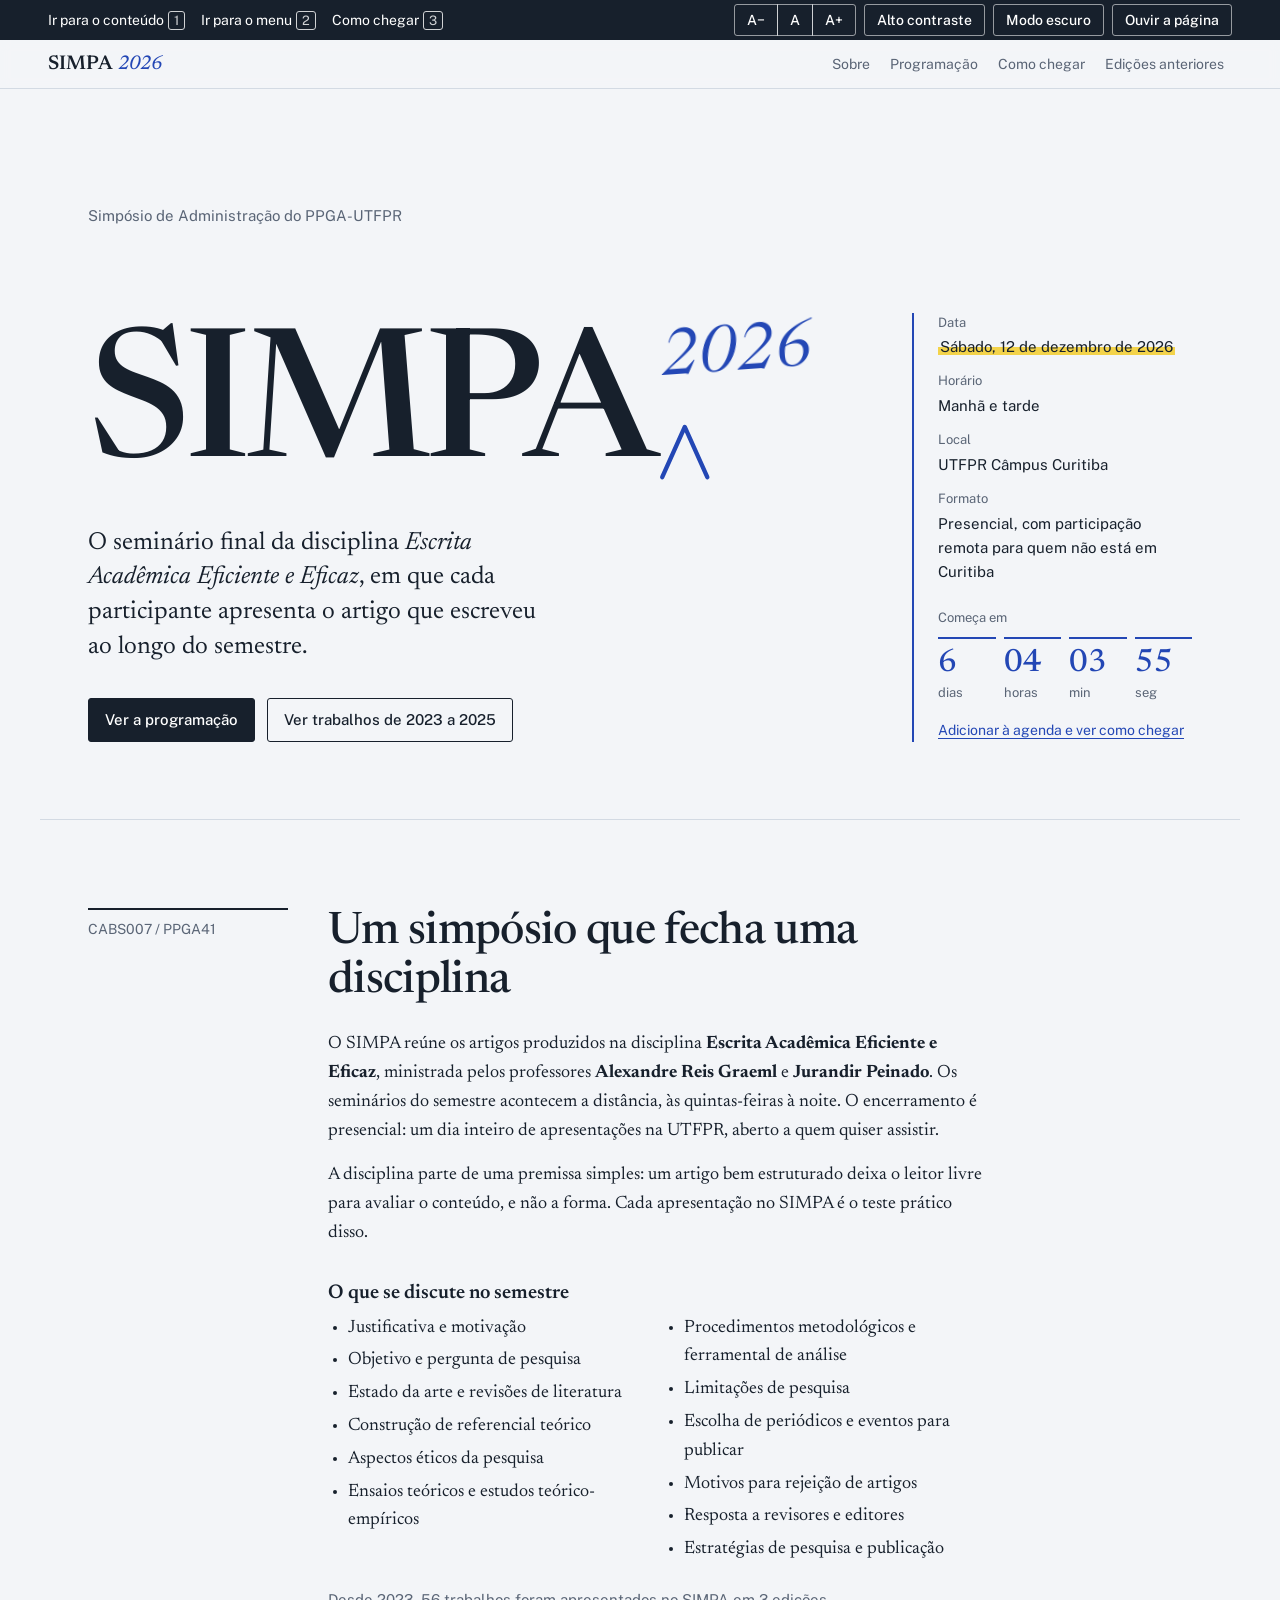
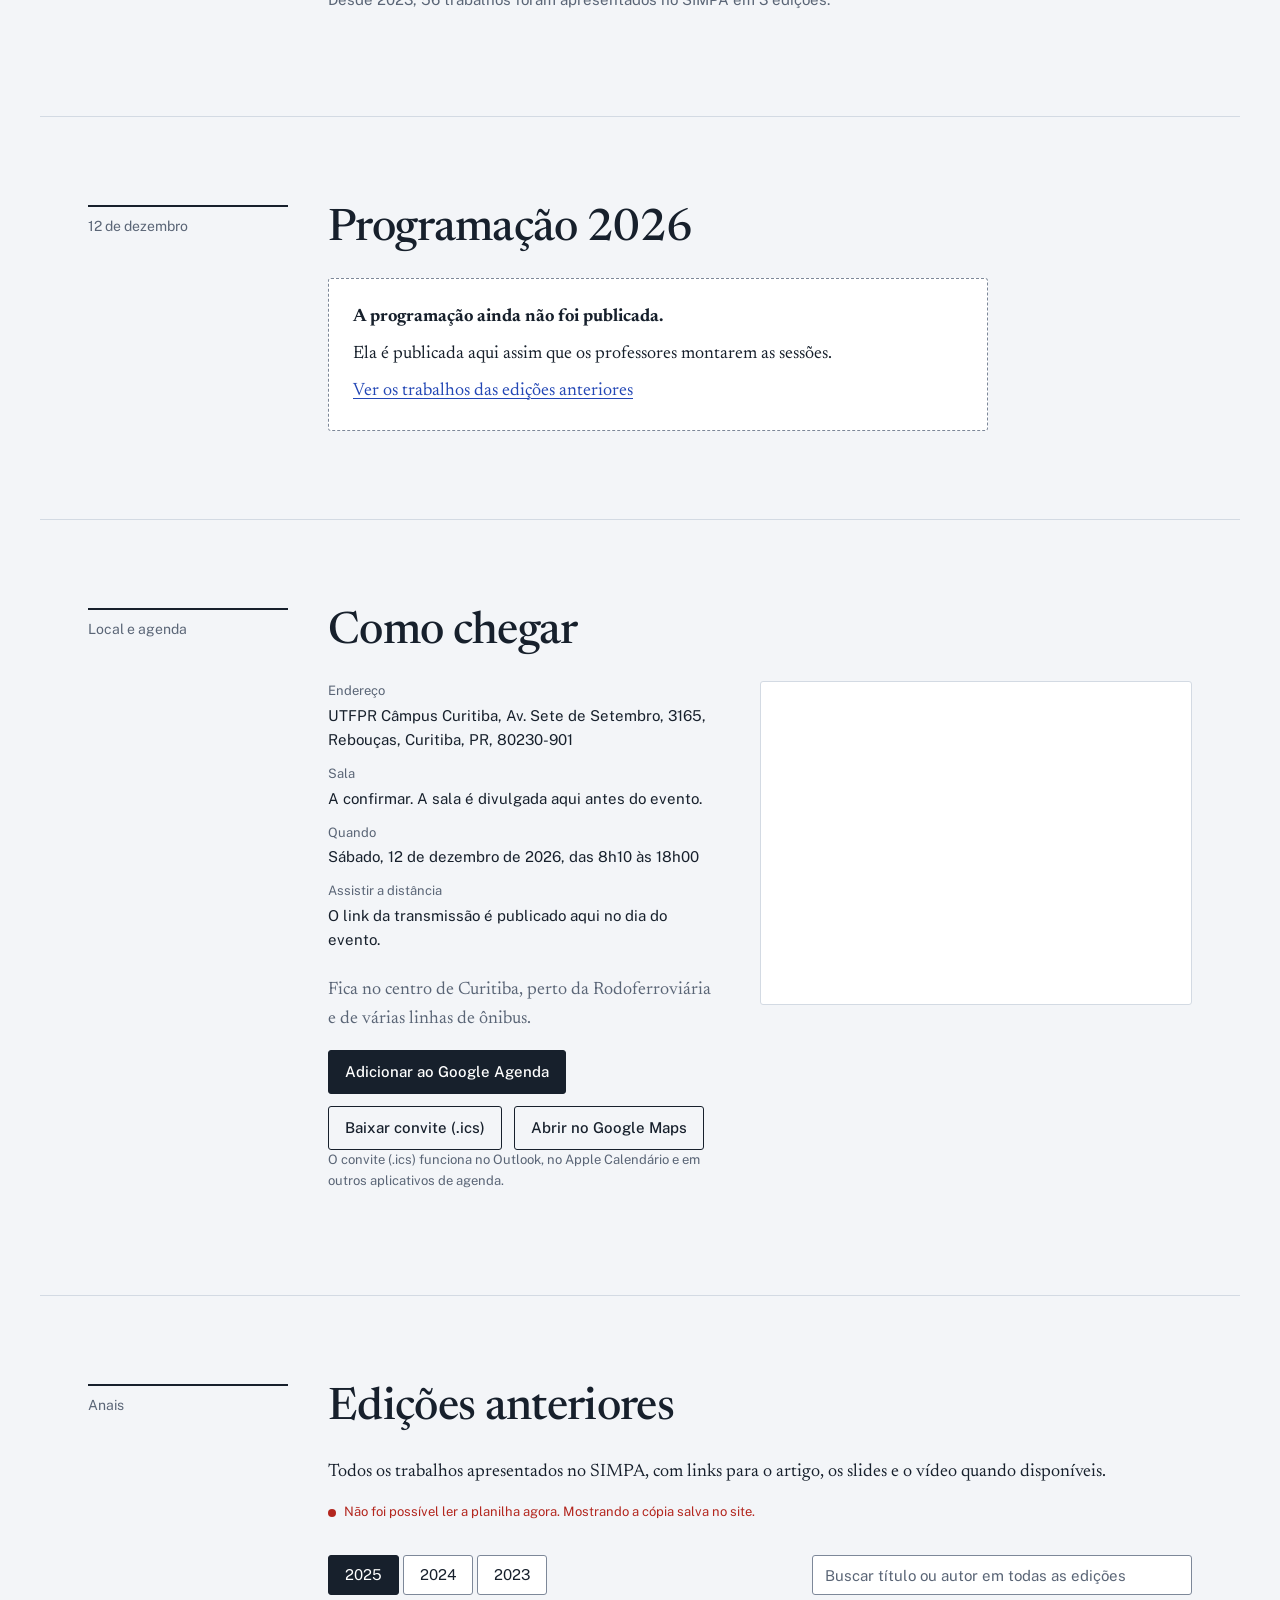
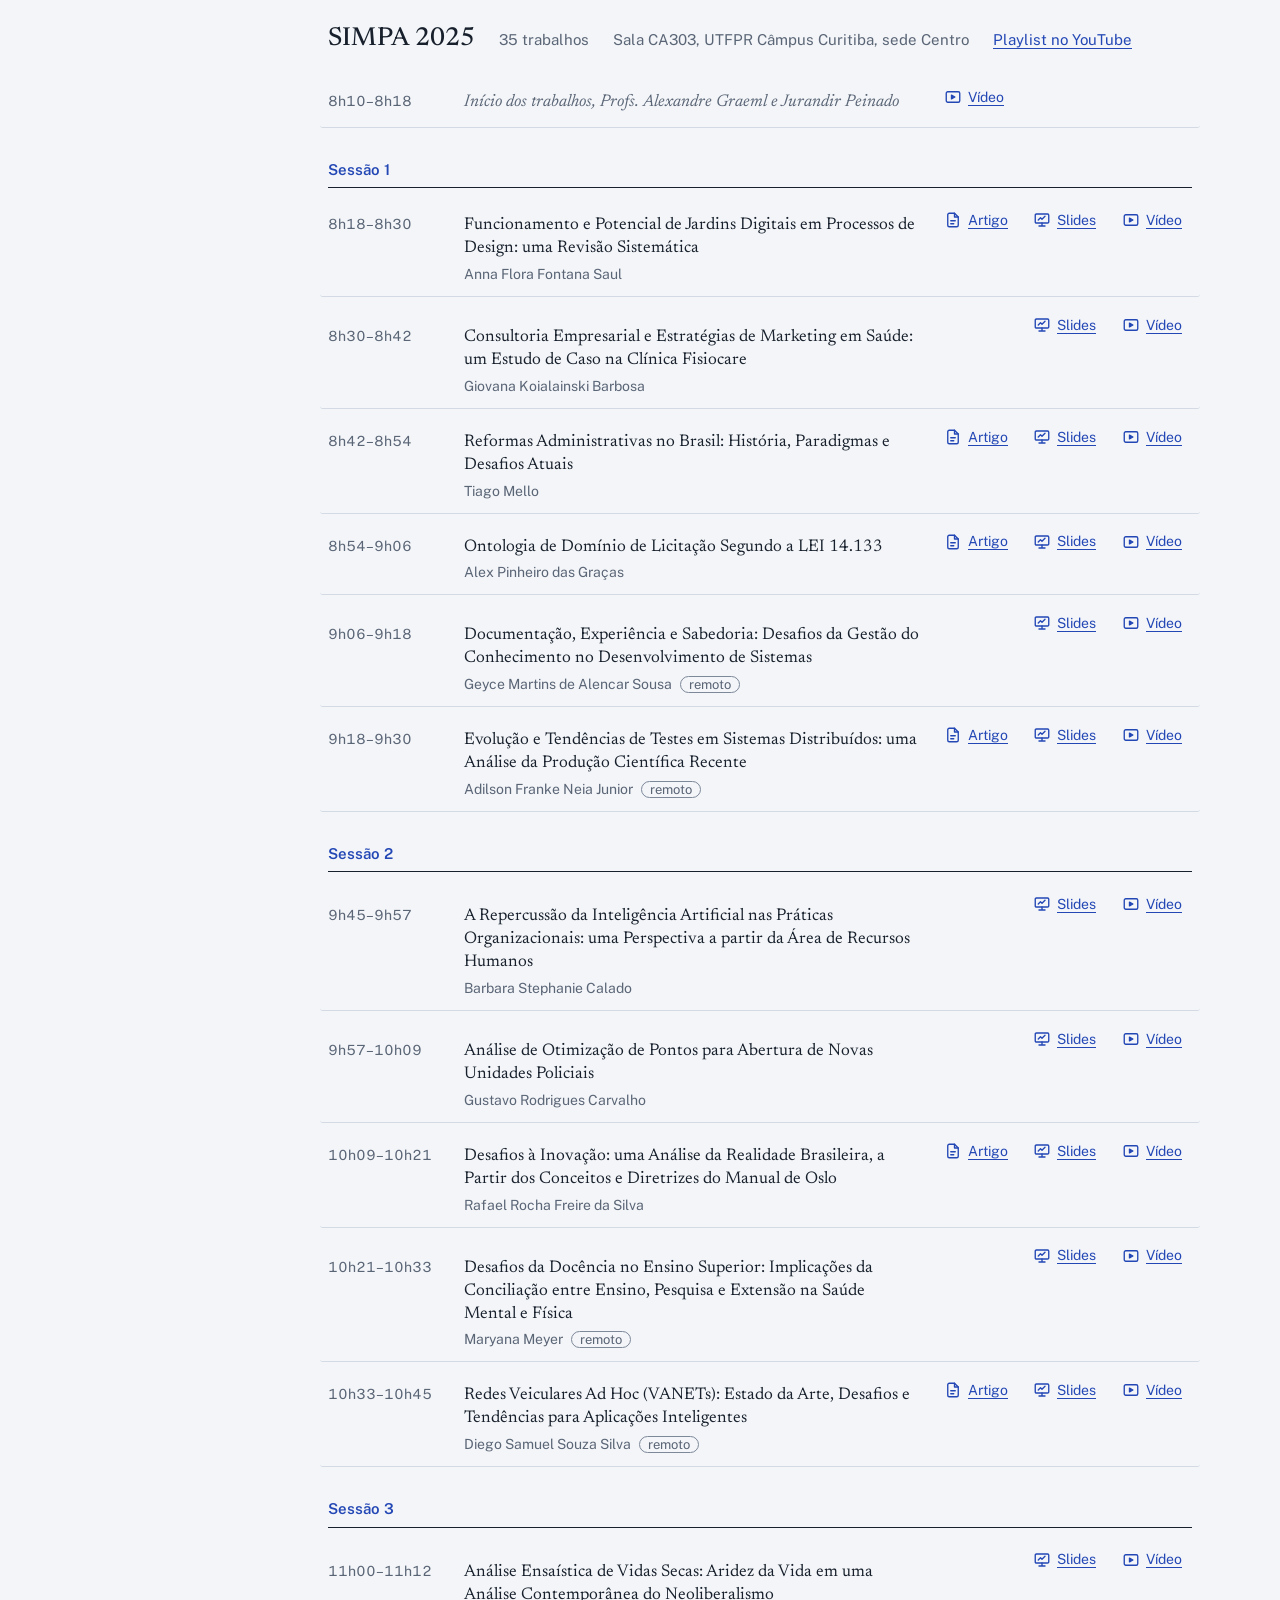
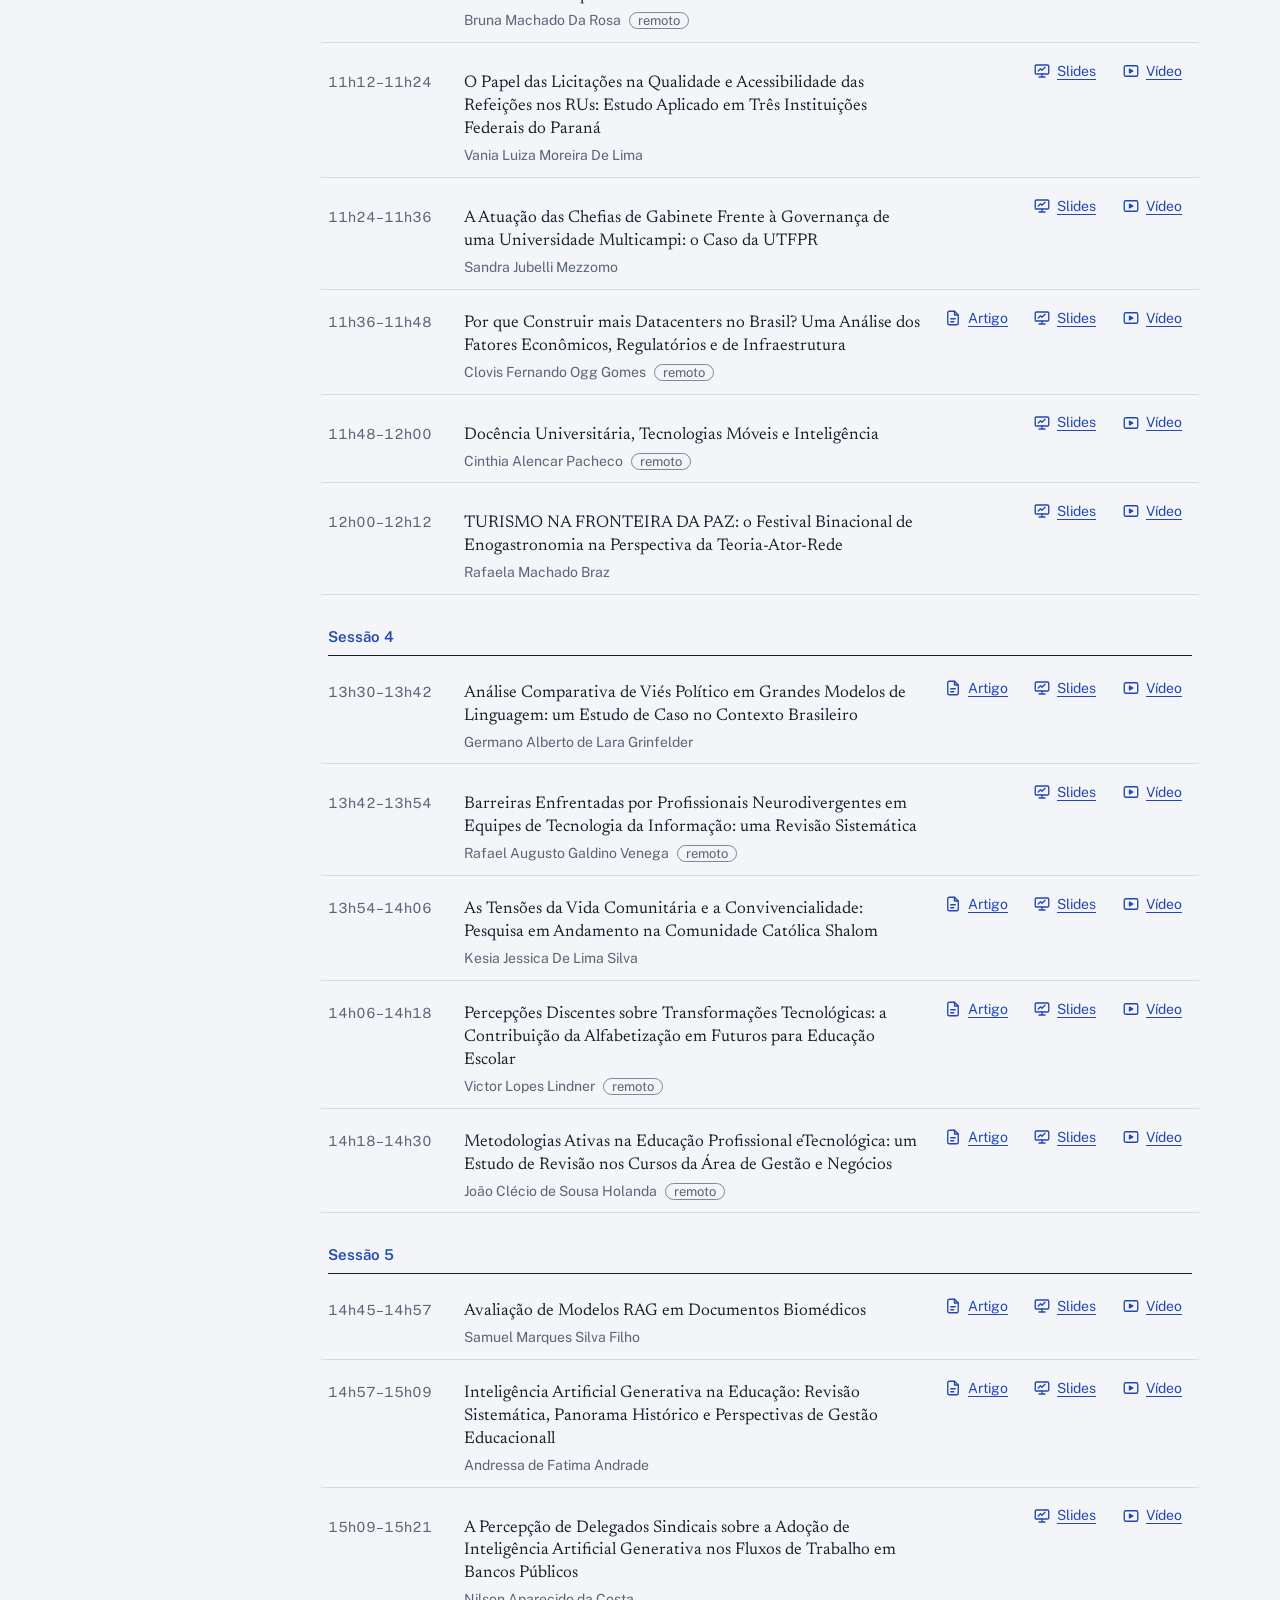
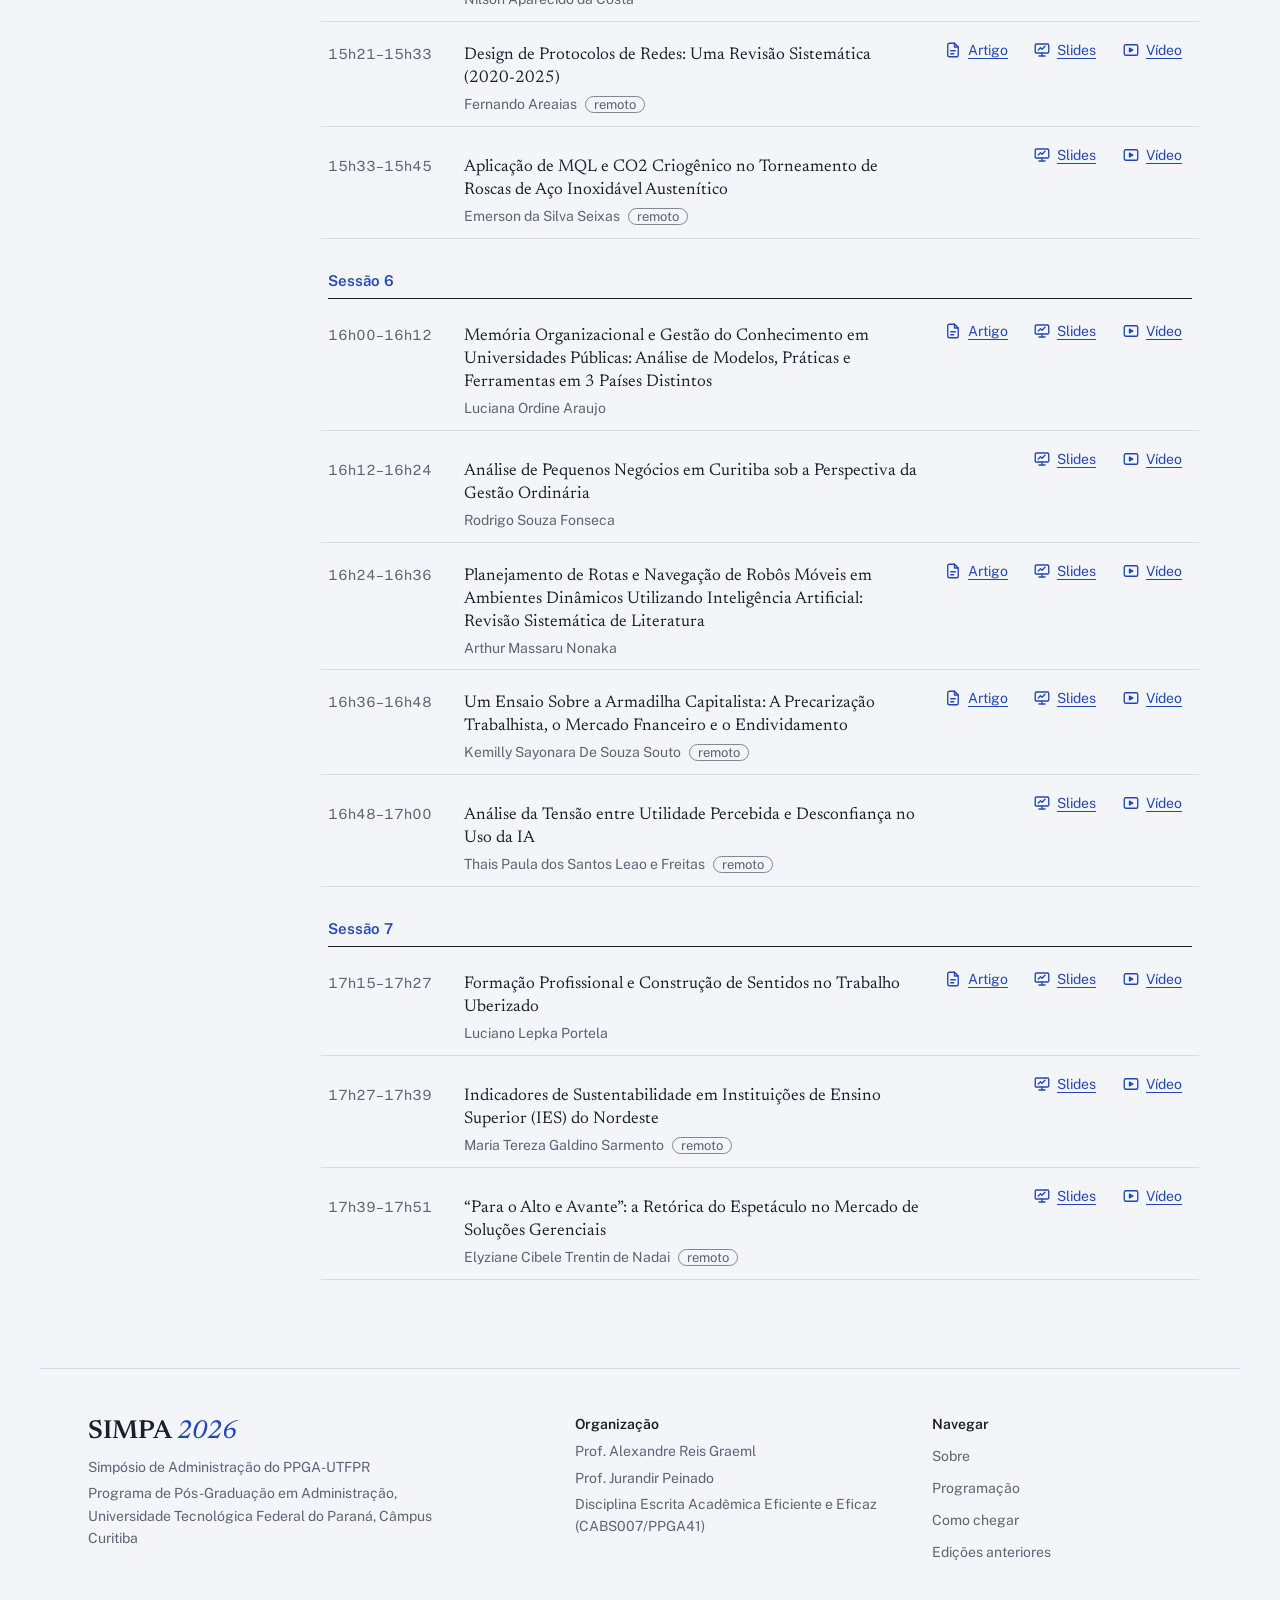
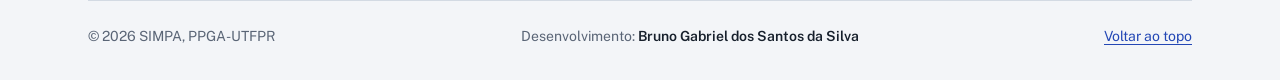
==== index.html @ c944bbbc "first commit" ====
<!doctype html>
<html lang="pt-BR">
<head>
  <meta charset="utf-8">
  <meta name="viewport" content="width=device-width, initial-scale=1">
  <title>SIMPA 2026 · Simpósio de Administração do PPGA-UTFPR</title>
  <meta name="description" content="SIMPA 2026: seminário final da disciplina Escrita Acadêmica Eficiente e Eficaz do PPGA-UTFPR. 12 de dezembro de 2026, UTFPR Curitiba. Programação, como chegar e anais das edições anteriores.">
  <meta name="theme-color" content="#17202C">
  <link rel="icon" href="favicon.svg" type="image/svg+xml">

  <!-- Prévia ao compartilhar o link (WhatsApp, Instagram, LinkedIn, e-mail).
       IMPORTANTE: quando o site for publicado, troque SITE_URL abaixo pelo endereço
       completo (ex.: https://simpa-ppga.github.io/). O WhatsApp exige URL absoluta na imagem. -->
  <meta property="og:type" content="website">
  <meta property="og:locale" content="pt_BR">
  <meta property="og:site_name" content="SIMPA">
  <meta property="og:title" content="SIMPA 2026, Simpósio de Administração do PPGA-UTFPR">
  <meta property="og:description" content="Sábado, 12 de dezembro de 2026, na UTFPR Curitiba, presencial e on-line. Programação, como chegar e os trabalhos das edições anteriores.">
  <meta property="og:url" content="SITE_URL">
  <meta property="og:image" content="SITE_URLog-image.png">
  <meta property="og:image:width" content="1200">
  <meta property="og:image:height" content="630">
  <meta property="og:image:alt" content="SIMPA 2026, sábado, 12 de dezembro de 2026, UTFPR Câmpus Curitiba">
  <meta name="twitter:card" content="summary_large_image">
  <meta name="twitter:title" content="SIMPA 2026, Simpósio de Administração do PPGA-UTFPR">
  <meta name="twitter:description" content="12 de dezembro de 2026, UTFPR Curitiba. Programação, como chegar e anais.">
  <meta name="twitter:image" content="SITE_URLog-image.png">

  <link rel="preconnect" href="https://fonts.googleapis.com">
  <link rel="preconnect" href="https://fonts.gstatic.com" crossorigin>
  <link href="https://fonts.googleapis.com/css2?family=Newsreader:ital,opsz,wght@0,6..72,400;0,6..72,500;0,6..72,600;1,6..72,400;1,6..72,500&family=Public+Sans:wght@400;500;600&display=swap" rel="stylesheet">
  <link rel="stylesheet" href="css/styles.css?v=2026.11.16f">
  <link rel="stylesheet" href="css/a11y.css?v=2026.11.16f">
  <!-- Aplica tema, contraste e tamanho do texto antes de desenhar a página -->
  <script>try{var p=JSON.parse(localStorage.getItem("simpa-a11y")||"{}"),d=document.documentElement;if(p.theme)d.dataset.theme=p.theme;if(p.contrast)d.dataset.contrast="high";if(p.zoom)d.style.setProperty("--zoom",p.zoom);}catch(e){}</script>
</head>
<body>
  <a class="skip" href="#conteudo">Pular para o conteúdo</a>

  <!-- Barra de acessibilidade -->
  <div class="a11y-bar" role="region" aria-label="Acessibilidade">
    <ul>
      <li><a href="#conteudo" accesskey="1">Ir para o conteúdo <kbd>1</kbd></a></li>
      <li><a href="#topo-menu" accesskey="2">Ir para o menu <kbd>2</kbd></a></li>
      <li><a href="#local" accesskey="3">Como chegar <kbd>3</kbd></a></li>
    </ul>
    <div class="a11y-tools">
      <div class="a11y-group" role="group" aria-label="Tamanho do texto">
        <button type="button" data-zoom="-1" aria-label="Diminuir texto">A−</button>
        <button type="button" data-zoom="0" aria-label="Tamanho padrão do texto">A</button>
        <button type="button" data-zoom="1" aria-label="Aumentar texto">A+</button>
      </div>
      <button type="button" id="btn-contraste" aria-pressed="false">Alto contraste</button>
      <button type="button" id="btn-tema" aria-pressed="false">Modo escuro</button>
      <button type="button" id="btn-ouvir" aria-pressed="false">Ouvir a página</button>
    </div>
  </div>
  <p class="sr-only" id="a11y-status" aria-live="polite"></p>

  <header class="topbar" id="topo-menu">
    <a class="brand" href="#inicio">SIMPA <span>2026</span></a>
    <nav aria-label="Seções">
      <a href="#sobre">Sobre</a>
      <a href="#programacao">Programação</a>
      <a href="#local">Como chegar</a>
      <a href="#anais">Edições anteriores</a>
    </nav>
  </header>

  <main id="conteudo">
    <!-- Hero: o título como prova de revisão -->
    <section class="hero" id="inicio" aria-labelledby="hero-title">
      <div class="hero-text">
        <p class="kicker">Simpósio de Administração do PPGA-UTFPR</p>
        <h1 id="hero-title" class="proof">
          <span class="word">SIMPA</span>
          <span class="insert">
            <svg class="caret" viewBox="0 0 60 70" aria-hidden="true"><path d="M4 66 L30 8 L56 66" /></svg>
            <span class="ins-text">2026</span>
          </span>
        </h1>
        <p class="lede">O seminário final da disciplina <em>Escrita Acadêmica Eficiente e Eficaz</em>, em que cada participante apresenta o artigo que escreveu ao longo do semestre.</p>
        <div class="hero-actions">
          <a class="btn primary" href="#programacao">Ver a programação</a>
          <a class="btn" href="#anais">Ver trabalhos de 2023 a 2025</a>
        </div>
      </div>
      <aside class="hero-margin" aria-label="Dados do evento">
        <dl class="facts">
          <div><dt>Data</dt><dd><mark id="ev-data">Sábado, 12 de dezembro de 2026</mark></dd></div>
          <div><dt>Horário</dt><dd id="ev-periodo">Manhã e tarde</dd></div>
          <div><dt>Local</dt><dd id="ev-local">UTFPR Câmpus Curitiba</dd></div>
          <div><dt>Formato</dt><dd id="ev-formato">Presencial, com participação remota</dd></div>
        </dl>
        <div class="countdown" id="countdown" role="timer" aria-live="off" hidden>
          <p class="cd-label" id="cd-label">Começa em</p>
          <div class="cd-grid" aria-hidden="true">
            <div><span class="cd-num" id="cd-d">00</span><span class="cd-unit">dias</span></div>
            <div><span class="cd-num" id="cd-h">00</span><span class="cd-unit">horas</span></div>
            <div><span class="cd-num" id="cd-m">00</span><span class="cd-unit">min</span></div>
            <div><span class="cd-num" id="cd-s">00</span><span class="cd-unit">seg</span></div>
          </div>
          <p class="sr-only" id="cd-sr"></p>
        </div>
        <p class="hero-cal"><a href="#local">Adicionar à agenda e ver como chegar</a></p>
      </aside>
    </section>

    <!-- Sobre -->
    <section class="block" id="sobre" aria-labelledby="sobre-title">
      <div class="margin-note"><p>CABS007 / PPGA41</p></div>
      <div class="body">
        <h2 id="sobre-title">Um simpósio que fecha uma disciplina</h2>
        <p>O SIMPA reúne os artigos produzidos na disciplina <strong>Escrita Acadêmica Eficiente e Eficaz</strong>, ministrada pelos professores <strong>Alexandre Reis Graeml</strong> e <strong>Jurandir Peinado</strong>. Os seminários do semestre acontecem a distância, às quintas-feiras à noite. O encerramento é presencial: um dia inteiro de apresentações na UTFPR, aberto a quem quiser assistir.</p>
        <p>A disciplina parte de uma premissa simples: um artigo bem estruturado deixa o leitor livre para avaliar o conteúdo, e não a forma. Cada apresentação no SIMPA é o teste prático disso.</p>

        <h3>O que se discute no semestre</h3>
        <ul class="topics">
          <li>Justificativa e motivação</li>
          <li>Objetivo e pergunta de pesquisa</li>
          <li>Estado da arte e revisões de literatura</li>
          <li>Construção de referencial teórico</li>
          <li>Aspectos éticos da pesquisa</li>
          <li>Ensaios teóricos e estudos teórico-empíricos</li>
          <li>Procedimentos metodológicos e ferramental de análise</li>
          <li>Limitações de pesquisa</li>
          <li>Escolha de periódicos e eventos para publicar</li>
          <li>Motivos para rejeição de artigos</li>
          <li>Resposta a revisores e editores</li>
          <li>Estratégias de pesquisa e publicação</li>
        </ul>
        <p class="stat" id="stat-historico"></p>
      </div>
    </section>

    <!-- Programação 2026 -->
    <section class="block" id="programacao" aria-labelledby="prog-title">
      <div class="margin-note"><p>12 de dezembro</p></div>
      <div class="body">
        <h2 id="prog-title">Programação 2026</h2>
        <div id="prog-2026"></div>
      </div>
    </section>

    <!-- Como chegar -->
    <section class="block" id="local" aria-labelledby="local-title">
      <div class="margin-note"><p>Local e agenda</p></div>
      <div class="body wide">
        <h2 id="local-title">Como chegar</h2>
        <div class="place">
          <div class="place-info">
            <dl class="facts place-facts">
              <div><dt>Endereço</dt><dd id="lc-endereco"></dd></div>
              <div><dt>Sala</dt><dd id="lc-sala">A confirmar. A sala é divulgada aqui antes do evento.</dd></div>
              <div><dt>Quando</dt><dd id="lc-quando"></dd></div>
              <div><dt>Assistir a distância</dt><dd id="lc-remoto">O link da transmissão é publicado aqui no dia do evento.</dd></div>
            </dl>
            <p class="place-tip">Fica no centro de Curitiba, perto da Rodoferroviária e de várias linhas de ônibus.</p>
            <div class="hero-actions">
              <a class="btn primary" id="btn-gcal" href="#" target="_blank" rel="noopener">Adicionar ao Google Agenda</a>
              <button class="btn" type="button" id="btn-ics">Baixar convite (.ics)</button>
              <a class="btn" id="btn-maps" href="#" target="_blank" rel="noopener">Abrir no Google Maps</a>
            </div>
            <p class="hint-small">O convite (.ics) funciona no Outlook, no Apple Calendário e em outros aplicativos de agenda.</p>
          </div>
          <div class="map">
            <iframe id="mapa" title="Mapa da UTFPR Câmpus Curitiba" loading="lazy" referrerpolicy="no-referrer-when-downgrade"></iframe>
          </div>
        </div>
      </div>
    </section>

    <!-- Anais / histórico -->
    <section class="block" id="anais" aria-labelledby="anais-title">
      <div class="margin-note"><p>Anais</p></div>
      <div class="body wide">
        <h2 id="anais-title">Edições anteriores</h2>
        <p>Todos os trabalhos apresentados no SIMPA, com links para o artigo, os slides e o vídeo quando disponíveis.</p>
        <p class="fonte-dados" id="fonte-dados" aria-live="polite"></p>

        <div class="anais-tools">
          <div class="tabs" role="tablist" aria-label="Escolha a edição" id="tabs"></div>
          <div class="search" role="search">
            <label class="sr-only" for="busca">Buscar por título ou autor em todas as edições</label>
            <input type="search" id="busca" placeholder="Buscar título ou autor em todas as edições" autocomplete="off">
            <button type="button" class="search-clear" id="busca-limpar" hidden>Limpar</button>
          </div>
        </div>
        <p class="sr-only" id="busca-status" aria-live="polite"></p>

        <div id="anais-conteudo"></div>
      </div>
    </section>
  </main>

  <footer class="footer">
    <div class="footer-main">
      <div class="footer-id">
        <p class="footer-brand">SIMPA <span>2026</span></p>
        <p>Simpósio de Administração do PPGA-UTFPR</p>
        <p>Programa de Pós-Graduação em Administração, Universidade Tecnológica Federal do Paraná, Câmpus Curitiba</p>
      </div>
      <div>
        <h2 class="footer-h">Organização</h2>
        <p>Prof. Alexandre Reis Graeml</p>
        <p>Prof. Jurandir Peinado</p>
        <p>Disciplina Escrita Acadêmica Eficiente e Eficaz (CABS007/PPGA41)</p>
      </div>
      <nav aria-label="Rodapé">
        <h2 class="footer-h">Navegar</h2>
        <ul>
          <li><a href="#sobre">Sobre</a></li>
          <li><a href="#programacao">Programação</a></li>
          <li><a href="#local">Como chegar</a></li>
          <li><a href="#anais">Edições anteriores</a></li>
        </ul>
      </nav>
    </div>
    <div class="footer-bottom">
      <p>© 2026 SIMPA, PPGA-UTFPR</p>
      <p>Desenvolvimento: <strong>Bruno Gabriel dos Santos da Silva</strong></p>
      <p><a href="#inicio">Voltar ao topo</a></p>
    </div>
  </footer>

  <a class="to-top" id="to-top" href="#inicio" hidden>Voltar ao topo</a>

  <!-- VLibras: tradução para Libras (gov.br) -->
  <div vw class="enabled">
    <div vw-access-button class="active"></div>
    <div vw-plugin-wrapper><div class="vw-plugin-top-wrapper"></div></div>
  </div>
  <script src="https://vlibras.gov.br/app/vlibras-plugin.js"></script>
  <script>try { new window.VLibras.Widget("https://vlibras.gov.br/app"); } catch (e) { /* sem conexão com o VLibras */ }</script>

  <!-- Conteúdo: lido da planilha do Google a cada visita (js/planilha.js).
       historico.js e simpa-2026.js são só a cópia de segurança e os dados padrão do evento. -->
  <script src="data/config.js?v=2026.11.16f"></script>
  <script src="data/historico.js?v=2026.11.16f"></script>
  <script src="data/simpa-2026.js?v=2026.11.16f"></script>
  <script src="js/planilha.js?v=2026.11.16f"></script>
  <script src="js/a11y.js?v=2026.11.16f"></script>
  <script src="js/app.js?v=2026.11.16f"></script>
</body>
</html>
---- css/styles.css ----
/* =========================================================
   SIMPA — tokens
   Cor, tipo, espaço e raio. Use só estes valores no CSS.
   ========================================================= */
:root {
  color-scheme: light;
  /* cor */
  --paper: #F3F5F8;        /* fundo da página */
  --sheet: #FFFFFF;        /* superfícies (campos, cartões) */
  --sheet-alt: #FAFBFC;    /* cabeçalho de cartões */
  --ink: #17202C;          /* texto principal */
  --on-ink: #FFFFFF;       /* texto sobre fundo --ink */
  --slate: #5A6576;        /* texto secundário (5.4:1) */
  --pencil: #2347B5;       /* lápis do revisor: links, destaque */
  --pencil-soft: #E4EAFA;
  --marker: #F3D34A;       /* marca-texto */
  --mark-bg: #F3D34A;
  --hl-bg: #F3D34A;        /* termo encontrado na busca */
  --rule: #D3DAE3;         /* linhas decorativas */
  --control: #7D8899;      /* borda de campos e abas (≥3:1) */
  --danger: #B3261E;
  --danger-soft: #FBEAE9;
  --ok: #1E6B3A;

  /* tipo */
  --serif: "Newsreader", Georgia, "Times New Roman", serif;
  --sans: "Public Sans", system-ui, -apple-system, "Segoe UI", sans-serif;
  --fs-xs: 0.8125rem;   /* 13px: rótulos, unidades */
  --fs-sm: 0.875rem;    /* 14px: metadados, links */
  --fs-md: 0.9375rem;   /* 15px: interface */
  --fs-base: 1.125rem;  /* 18px: texto corrido (serifa) */
  --fs-lg: 1.25rem;     /* 20px: h3, títulos de itens */
  --fs-xl: 1.625rem;    /* 26px: títulos de edição */
  --fs-h2: clamp(2rem, 4vw, 2.8rem);
  --fs-display: clamp(4.5rem, 15vw, 13.5rem);

  /* espaço (grade de 4px) */
  --s1: 4px; --s2: 8px; --s3: 12px; --s4: 16px; --s5: 24px; --s6: 32px; --s7: 48px; --s8: 64px;

  /* forma */
  --radius: 3px;
  --pill: 999px;

  --measure: 66ch;
  --gutter: clamp(16px, 4vw, 48px);
  --margin-col: 200px;
  --target: 32px;  /* altura mínima de alvos clicáveis */
}
@media (pointer: coarse) { :root { --target: 44px; } }

/* Modo escuro: papel azul-noite, lápis azul-claro */
@media (prefers-color-scheme: dark) {
  :root:not([data-theme="light"]) {
    color-scheme: dark;
    --paper: #141B24; --sheet: #1B2430; --sheet-alt: #202B39;
    --ink: #E6EAF0; --on-ink: #141B24; --slate: #A3AEBD;
    --pencil: #93AEFF; --pencil-soft: #24315A;
    --mark-bg: rgba(243, 211, 74, 0.38); --hl-bg: #6E5C10;
    --rule: #2E3948; --control: #6F7C8F;
    --danger: #FF8A80; --danger-soft: #3A1E1E; --ok: #7BD49A;
  }
}
:root[data-theme="dark"] {
  color-scheme: dark;
  --paper: #141B24; --sheet: #1B2430; --sheet-alt: #202B39;
  --ink: #E6EAF0; --on-ink: #141B24; --slate: #A3AEBD;
  --pencil: #93AEFF; --pencil-soft: #24315A;
  --mark-bg: rgba(243, 211, 74, 0.38); --hl-bg: #6E5C10;
  --rule: #2E3948; --control: #6F7C8F;
  --danger: #FF8A80; --danger-soft: #3A1E1E; --ok: #7BD49A;
}

/* =========================================================
   Base
   ========================================================= */
* { box-sizing: border-box; }
html { scroll-behavior: smooth; scroll-padding-top: 72px; }
@media (prefers-reduced-motion: reduce) { html { scroll-behavior: auto; } }

body {
  margin: 0;
  background: var(--paper);
  color: var(--ink);
  font-family: var(--serif);
  font-size: var(--fs-base);
  line-height: 1.6;
  -webkit-font-smoothing: antialiased;
}

a { color: var(--pencil); text-underline-offset: 3px; text-decoration-thickness: 1px; }
a:hover { text-decoration-thickness: 2px; }
:focus-visible { outline: 3px solid var(--pencil); outline-offset: 2px; border-radius: var(--radius); }

.sr-only { position: absolute; width: 1px; height: 1px; overflow: hidden; clip: rect(0 0 0 0); white-space: nowrap; }
.skip { position: absolute; left: -999px; top: var(--s2); background: var(--ink); color: var(--on-ink); padding: var(--s2) var(--s3); z-index: 10; font-family: var(--sans); }
.skip:focus { left: var(--s2); }

/* =========================================================
   Barra superior
   ========================================================= */
.topbar {
  position: sticky; top: 0; z-index: 5;
  display: flex; align-items: center; justify-content: space-between; gap: var(--s4);
  padding: var(--s2) var(--gutter);
  background: color-mix(in srgb, var(--paper) 92%, transparent);
  backdrop-filter: blur(6px);
  border-bottom: 1px solid var(--rule);
  font-family: var(--sans);
  font-size: var(--fs-sm);
}
.brand { font-family: var(--serif); font-weight: 600; font-size: var(--fs-lg); color: var(--ink); text-decoration: none; min-height: var(--target); display: inline-flex; align-items: center; }
.brand span { color: var(--pencil); font-style: italic; font-weight: 500; margin-left: 0.25em; }
.topbar-right { display: flex; align-items: center; gap: var(--s4); }
.topbar nav { display: flex; gap: var(--s1); }
.topbar nav a {
  color: var(--slate); text-decoration: none;
  min-height: var(--target); display: inline-flex; align-items: center; padding: 0 var(--s2);
  border-radius: var(--radius); white-space: nowrap;
}
.topbar nav a:hover { color: var(--ink); background: var(--sheet); }
.theme-toggle {
  font: inherit; font-size: var(--fs-sm); color: var(--slate); cursor: pointer;
  min-height: var(--target); padding: 0 var(--s3);
  border: 1px solid var(--control); border-radius: var(--radius); background: transparent;
}
.theme-toggle:hover { color: var(--ink); background: var(--sheet); }

/* Celular: menu em linha própria, com rolagem horizontal */
@media (max-width: 760px) {
  .topbar { flex-wrap: wrap; row-gap: 0; padding-bottom: 0; }
  .topbar-right { display: contents; }
  .topbar nav {
    order: 3; flex-basis: 100%;
    overflow-x: auto; scrollbar-width: none;
    margin: 0 calc(var(--gutter) * -1); padding: 0 var(--gutter) var(--s1);
    -webkit-mask-image: linear-gradient(90deg, #000 85%, transparent);
            mask-image: linear-gradient(90deg, #000 85%, transparent);
  }
  .topbar nav::-webkit-scrollbar { display: none; }
  .topbar nav a:first-child { padding-left: 0; }
}

/* =========================================================
   Hero
   ========================================================= */
.hero {
  display: grid;
  grid-template-columns: minmax(0, 1fr) 280px;
  gap: var(--s7);
  padding: clamp(48px, 9vw, 120px) var(--gutter) clamp(40px, 6vw, 80px);
  max-width: 1200px; margin: 0 auto;
  border-bottom: 1px solid var(--rule);
}
/* O título se ajusta à largura da coluna, para o "2026" nunca invadir a margem */
.hero-text { container-type: inline-size; min-width: 0; }
@supports (font-size: 1cqi) { .proof { font-size: min(var(--fs-display), 23cqi) !important; } }
.kicker { font-family: var(--sans); color: var(--slate); font-size: var(--fs-md); margin: 0 0 var(--s2); }
.proof {
  position: relative;
  margin: 0;
  font-weight: 500;
  font-size: var(--fs-display);
  line-height: 0.9;
  letter-spacing: -0.035em;
  display: inline-flex; align-items: flex-end;
  padding-top: 0.55em;
}
.proof .word { display: inline-block; }
.insert {
  position: relative; display: inline-block;
  width: 0.3em; height: 0.34em;
  margin: 0 0 0.08em 0.04em;
  align-self: flex-end;
}
.caret { position: absolute; inset: 0; width: 100%; height: 100%; overflow: visible; }
.caret path {
  fill: none; stroke: var(--pencil); stroke-width: 5; stroke-linecap: round; stroke-linejoin: round;
  stroke-dasharray: 140; stroke-dashoffset: 140;
  animation: draw 0.6s 0.3s ease-out forwards;
}
.ins-text {
  position: absolute; left: 10%; bottom: 150%;
  transform: rotate(-4deg); transform-origin: left bottom;
  font-style: italic; font-weight: 400;
  font-size: 0.36em; letter-spacing: 0;
  color: var(--pencil);
  white-space: nowrap;
  opacity: 0; animation: appear 0.4s 0.8s ease-out forwards;
}
@keyframes draw { to { stroke-dashoffset: 0; } }
@keyframes appear { to { opacity: 1; } }
@media (prefers-reduced-motion: reduce) {
  .caret path { animation: none; stroke-dashoffset: 0; }
  .ins-text { animation: none; opacity: 1; }
}
.lede { max-width: 34ch; font-size: clamp(1.25rem, 2.2vw, 1.55rem); line-height: 1.4; margin: var(--s6) 0; }
.hero-actions { display: flex; flex-wrap: wrap; gap: var(--s3); }

.btn {
  display: inline-flex; align-items: center; min-height: max(var(--target), 44px);
  font-family: var(--sans); font-size: var(--fs-md); font-weight: 500;
  padding: 0 var(--s4); border: 1px solid var(--ink); border-radius: var(--radius);
  color: var(--ink); text-decoration: none; background: transparent; cursor: pointer;
}
.btn:hover { background: var(--sheet); }
.btn.primary { background: var(--ink); color: var(--on-ink); }
.btn.primary:hover { background: var(--pencil); border-color: var(--pencil); color: var(--on-ink); }

.hero-margin { align-self: end; border-left: 2px solid var(--pencil); padding-left: var(--s5); font-family: var(--sans); font-size: var(--fs-md); }
.facts { margin: 0; display: grid; gap: var(--s3); }
.facts dt { color: var(--slate); font-size: var(--fs-xs); }
.facts dd { margin: 2px 0 0; color: var(--ink); }
mark { background: linear-gradient(transparent 55%, var(--mark-bg) 55%); color: inherit; padding: 0 2px; }
.countdown { margin: var(--s5) 0 0; }
.cd-label { margin: 0 0 var(--s2); color: var(--slate); font-size: var(--fs-xs); }
.cd-grid { display: grid; grid-template-columns: repeat(4, minmax(0, 1fr)); gap: var(--s2); }
.cd-grid > div { display: flex; flex-direction: column; align-items: flex-start; padding-top: var(--s2); border-top: 2px solid var(--pencil); }
.cd-num { font-family: var(--serif); font-size: 2rem; line-height: 1; font-weight: 500; color: var(--pencil); font-variant-numeric: tabular-nums lining-nums; }
.cd-unit { font-size: var(--fs-xs); color: var(--slate); margin-top: var(--s1); }
.cd-grid[hidden] { display: none; }
.countdown.done .cd-label { color: var(--pencil); font-weight: 500; font-size: var(--fs-md); }
.hero-cal { margin: var(--s4) 0 0; font-size: var(--fs-sm); }

@media (max-width: 860px) {
  .hero { grid-template-columns: 1fr; gap: var(--s6); }
}

/* =========================================================
   Blocos com coluna de margem
   ========================================================= */
.block {
  display: grid;
  grid-template-columns: var(--margin-col) minmax(0, 1fr);
  gap: 40px;
  max-width: 1200px; margin: 0 auto;
  padding: clamp(48px, 7vw, 88px) var(--gutter);
  border-bottom: 1px solid var(--rule);
}
.margin-note p {
  margin: 0; position: sticky; top: 88px;
  font-family: var(--sans); font-size: var(--fs-sm); color: var(--slate);
  border-top: 2px solid var(--ink); padding-top: var(--s2);
}
.body { max-width: var(--measure); }
.body.wide { max-width: none; }
h2 { font-weight: 500; font-size: var(--fs-h2); line-height: 1.1; letter-spacing: -0.015em; margin: 0 0 var(--s5); }
h3 { font-weight: 600; font-size: var(--fs-lg); line-height: 1.3; margin: var(--s6) 0 var(--s2); }
.body p { margin: 0 0 var(--s4); }

.topics { columns: 2; column-gap: var(--s6); padding-left: 1.1em; margin: 0 0 var(--s5); }
.topics li { break-inside: avoid; margin-bottom: var(--s1); }
.stat { font-family: var(--sans); font-size: var(--fs-md); color: var(--slate); }
@media (max-width: 860px) {
  .block { grid-template-columns: 1fr; gap: var(--s3); }
  .margin-note p { position: static; display: inline-block; }
}
@media (max-width: 560px) { .topics { columns: 1; } }

/* =========================================================
   Programação e anais
   ========================================================= */
.empty {
  border: 1.5px dashed var(--control); border-radius: var(--radius); padding: var(--s5);
  background: var(--sheet); max-width: var(--measure);
}
.empty p { margin: 0 0 var(--s2); }
.empty p:last-child { margin: 0; }

.anais-tools { display: flex; flex-wrap: wrap; gap: var(--s4); align-items: center; justify-content: space-between; margin: var(--s6) 0 var(--s5); }
.tabs { display: flex; gap: var(--s1); font-family: var(--sans); }
.tabs button {
  font: inherit; font-size: var(--fs-md); min-height: max(var(--target), 40px); padding: 0 var(--s4); cursor: pointer;
  border: 1px solid var(--control); background: var(--sheet); color: var(--ink); border-radius: var(--radius);
}
.tabs button:hover { border-color: var(--ink); }
.tabs button[aria-selected="true"] { background: var(--ink); color: var(--on-ink); border-color: var(--ink); }
.search { flex: 1 1 280px; display: flex; justify-content: flex-end; gap: var(--s2); }
.search input {
  font-family: var(--sans); font-size: var(--fs-md); width: min(380px, 100%); min-height: max(var(--target), 40px);
  padding: 0 var(--s3); border: 1px solid var(--control); border-radius: var(--radius); background: var(--sheet); color: var(--ink);
}
.search input::placeholder { color: var(--slate); opacity: 1; }
.search input:focus { border-color: var(--pencil); }
.search-clear {
  font-family: var(--sans); font-size: var(--fs-sm); color: var(--pencil); cursor: pointer;
  min-height: max(var(--target), 40px); padding: 0 var(--s3);
  border: 1px solid var(--control); border-radius: var(--radius); background: var(--sheet);
}
.search-clear[hidden] { display: none; }
@media (max-width: 640px) { .search { justify-content: stretch; } .search input { width: 100%; flex: 1; } }

.edition-head { display: flex; flex-wrap: wrap; gap: var(--s2) var(--s5); align-items: baseline; font-family: var(--sans); font-size: var(--fs-md); color: var(--slate); margin-bottom: var(--s2); }
.edition-head strong { font-family: var(--serif); font-size: var(--fs-xl); font-weight: 500; color: var(--ink); }

.session { margin-top: var(--s6); }
.session h3 { font-family: var(--sans); font-size: var(--fs-md); font-weight: 600; color: var(--pencil); margin: 0 0 var(--s1); padding-bottom: var(--s2); border-bottom: 1px solid var(--ink); }
.toc { list-style: none; margin: 0; padding: 0; }
.toc li {
  display: grid; grid-template-columns: 112px minmax(0, 1fr) auto; gap: var(--s2) var(--s5);
  padding: var(--s3) var(--s2); margin: 0 calc(var(--s2) * -1);
  border-bottom: 1px solid var(--rule); align-items: baseline;
  border-radius: var(--radius);
}
.toc li:hover { background: var(--sheet); }
.toc .time { font-family: var(--sans); font-size: var(--fs-sm); color: var(--slate); font-variant-numeric: tabular-nums; }
.toc .title { font-size: 1.0625rem; line-height: 1.35; }
.toc .author { display: block; font-family: var(--sans); font-size: var(--fs-sm); color: var(--slate); margin-top: var(--s1); }
.toc .tag { font-size: var(--fs-xs); border: 1px solid var(--control); border-radius: var(--pill); padding: 0 var(--s2); margin-left: var(--s2); white-space: nowrap; }
.toc .year { font-family: var(--sans); font-size: var(--fs-xs); font-weight: 600; color: var(--pencil); margin-right: var(--s2); }
.links { display: flex; gap: var(--s1) var(--s4); font-family: var(--sans); font-size: var(--fs-sm); white-space: nowrap; }
.links a { min-height: var(--target); display: inline-flex; align-items: center; }
.links:has(.mat) { display: grid; grid-template-columns: 5.5em 5.5em 5em; gap: 0 var(--s3); }
.links a.mat { gap: 6px; text-decoration: none; }
.links a.mat span:last-child { text-decoration: underline; text-decoration-thickness: 1px; text-underline-offset: 3px; }
.links a.mat:hover span:last-child { text-decoration-thickness: 2px; }
.ico { display: inline-flex; flex: none; }
.ico svg { display: block; }
.links .none { color: var(--slate); font-size: var(--fs-xs); min-height: var(--target); display: inline-flex; align-items: center; }
.toc .open { font-style: italic; color: var(--slate); }
@media (max-width: 720px) {
  .toc li { grid-template-columns: 1fr; gap: var(--s1); }
  .links { flex-wrap: wrap; }
  .links:has(.mat) { display: flex; gap: var(--s1) var(--s4); }
  .links .slot { display: none; }
}
.search-count { font-family: var(--sans); font-size: var(--fs-md); color: var(--slate); }
.hl { background: var(--hl-bg); color: inherit; padding: 0 1px; border-radius: 2px; }

/* =========================================================
   Como chegar
   ========================================================= */
.place { display: grid; grid-template-columns: minmax(0, 1fr) minmax(0, 1.1fr); gap: 40px; align-items: start; }
.place-facts { font-family: var(--sans); font-size: var(--fs-md); margin-bottom: var(--s5); }
.place-tip { color: var(--slate); max-width: 46ch; }
.hint-small { font-family: var(--sans); font-size: var(--fs-xs); color: var(--slate); margin-top: var(--s3); }
.map { border: 1px solid var(--rule); border-radius: var(--radius); overflow: hidden; background: var(--sheet); aspect-ratio: 4 / 3; }
.map iframe { width: 100%; height: 100%; border: 0; display: block; }
:root[data-theme="dark"] .map iframe { filter: invert(0.9) hue-rotate(180deg); }
@media (prefers-color-scheme: dark) { :root:not([data-theme="light"]) .map iframe { filter: invert(0.9) hue-rotate(180deg); } }
@media (max-width: 860px) { .place { grid-template-columns: 1fr; gap: var(--s5); } }

/* =========================================================
   Rodapé e voltar ao topo
   ========================================================= */
.footer {
  max-width: 1200px; margin: 0 auto; padding: var(--s7) var(--gutter) var(--s6);
  font-family: var(--sans); font-size: var(--fs-sm); color: var(--slate);
}
.footer p { margin: 0 0 var(--s1); }
.footer strong { color: var(--ink); font-weight: 600; }
.footer-main {
  display: grid; grid-template-columns: minmax(0, 1.4fr) minmax(0, 1fr) minmax(0, 0.8fr);
  gap: var(--s6); padding-bottom: var(--s6); border-bottom: 1px solid var(--rule);
}
.footer-brand { font-family: var(--serif); font-size: var(--fs-xl); font-weight: 600; color: var(--ink); line-height: 1.2; margin-bottom: var(--s2) !important; }
.footer-brand span { color: var(--pencil); font-style: italic; font-weight: 500; }
.footer-id p:not(.footer-brand) { max-width: 40ch; }
.footer-h { font-family: var(--sans); font-size: var(--fs-sm); font-weight: 600; color: var(--ink); letter-spacing: 0; margin: 0 0 var(--s2); }
.footer ul { list-style: none; margin: 0; padding: 0; }
.footer li a { display: inline-flex; align-items: center; min-height: var(--target); color: var(--slate); text-decoration: none; }
.footer li a:hover { color: var(--ink); text-decoration: underline; }
.footer-bottom {
  display: flex; flex-wrap: wrap; align-items: center; justify-content: space-between; gap: var(--s2) var(--s5);
  padding-top: var(--s5);
}
.footer-bottom p { margin: 0; }
@media (max-width: 760px) {
  .footer-main { grid-template-columns: 1fr; gap: var(--s5); }
  .footer-bottom { flex-direction: column; align-items: flex-start; }
}

.to-top {
  position: fixed; right: var(--gutter); bottom: var(--s5); z-index: 4;
  font-family: var(--sans); font-size: var(--fs-sm); font-weight: 500;
  min-height: 44px; padding: 0 var(--s4); display: inline-flex; align-items: center;
  background: var(--ink); color: var(--on-ink); text-decoration: none;
  border-radius: var(--radius);
}
.to-top:hover { background: var(--pencil); }
.to-top[hidden] { display: none; }

/* Origem dos dados (planilha) */
.fonte-dados { font-family: var(--sans); font-size: var(--fs-xs); color: var(--slate); margin: 0 0 var(--s2) !important; display: flex; align-items: center; gap: var(--s2); }
.fonte-dados::before { content: ""; width: 8px; height: 8px; border-radius: 50%; background: var(--ok); flex: none; }
:root[data-carregando] .fonte-dados::before { background: var(--marker); }
.fonte-dados.fonte-erro { color: var(--danger); }
.fonte-dados.fonte-erro::before { background: var(--danger); }
.fonte-dados:empty { display: none; }
---- css/a11y.css ----
/* =========================================================
   Barra de acessibilidade, alto contraste e zoom do texto
   ========================================================= */

/* Zoom do texto: tudo em rem acompanha */
html { font-size: calc(100% * var(--zoom, 1)); }

.a11y-bar {
  display: flex; flex-wrap: wrap; align-items: center; justify-content: space-between; gap: var(--s1) var(--s4);
  padding: var(--s1) var(--gutter);
  background: var(--ink); color: var(--on-ink);
  font-family: var(--sans); font-size: var(--fs-sm);
}
.a11y-bar ul { list-style: none; margin: 0; padding: 0; display: flex; flex-wrap: wrap; gap: 0 var(--s4); }
.a11y-bar a { color: var(--on-ink); text-decoration: none; min-height: var(--target); display: inline-flex; align-items: center; gap: var(--s1); }
.a11y-bar a:hover { text-decoration: underline; }
.a11y-bar kbd {
  font-family: var(--sans); font-size: var(--fs-xs); line-height: 1;
  border: 1px solid currentColor; border-radius: var(--radius); padding: 2px 5px; opacity: 0.8;
}
.a11y-tools { display: flex; flex-wrap: wrap; align-items: center; gap: var(--s2); }
.a11y-group { display: inline-flex; }
.a11y-tools button {
  font: inherit; font-size: var(--fs-sm); font-weight: 500; cursor: pointer;
  min-height: var(--target); min-width: var(--target); padding: 0 var(--s3);
  color: var(--on-ink); background: transparent;
  border: 1px solid color-mix(in srgb, var(--on-ink) 55%, transparent); border-radius: var(--radius);
}
.a11y-group button { border-radius: 0; margin-left: -1px; }
.a11y-group button:first-child { border-radius: var(--radius) 0 0 var(--radius); margin-left: 0; }
.a11y-group button:last-child { border-radius: 0 var(--radius) var(--radius) 0; }
.a11y-tools button:hover { background: color-mix(in srgb, var(--on-ink) 14%, transparent); }
.a11y-tools button[aria-pressed="true"] { background: var(--on-ink); color: var(--ink); border-color: var(--on-ink); }
.a11y-bar :focus-visible { outline-color: var(--marker); }
.a11y-tools button:disabled { opacity: 0.45; cursor: not-allowed; }
@media (max-width: 760px) {
  .a11y-bar ul { display: none; }  /* os atalhos de teclado não servem no celular */
  .a11y-bar { justify-content: flex-start; }
}

/* Destaque do trecho sendo lido em voz alta */
.reading { background: var(--hl-bg); color: var(--hl-ink, inherit); border-radius: 2px; box-shadow: 0 0 0 4px var(--hl-bg); }

/* =========================================================
   Alto contraste: preto, branco e amarelo
   ========================================================= */
:root[data-contrast="high"] {
  color-scheme: dark;
  --paper: #000000; --sheet: #000000; --sheet-alt: #000000;
  --ink: #FFFFFF; --on-ink: #000000; --slate: #FFFFFF;
  --pencil: #FFEB3B; --pencil-soft: #333300;
  --marker: #FFEB3B; --mark-bg: transparent; --hl-bg: #FFEB3B; --hl-ink: #000000;
  --rule: #FFFFFF; --control: #FFFFFF;
  --danger: #FF8A80; --danger-soft: #000000; --ok: #7CFC00;
}
:root[data-contrast="high"] a { text-decoration: underline; text-decoration-thickness: 2px; }
:root[data-contrast="high"] mark { text-decoration: underline; text-decoration-color: #FFEB3B; text-decoration-thickness: 3px; }
:root[data-contrast="high"] .hl { color: #000000; }
:root[data-contrast="high"] .topbar { background: #000000; backdrop-filter: none; }
:root[data-contrast="high"] .btn.primary,
:root[data-contrast="high"] .tabs button[aria-selected="true"],
:root[data-contrast="high"] .to-top { background: #FFEB3B; color: #000000; border-color: #FFEB3B; }
:root[data-contrast="high"] .a11y-bar { background: #000000; color: #FFFFFF; border-bottom: 2px solid #FFFFFF; }
:root[data-contrast="high"] .a11y-bar a,
:root[data-contrast="high"] .a11y-tools button { color: #FFFFFF; border-color: #FFFFFF; }
:root[data-contrast="high"] .a11y-tools button[aria-pressed="true"] { background: #FFEB3B; color: #000000; border-color: #FFEB3B; }
:root[data-contrast="high"] .map iframe { filter: grayscale(1) contrast(1.3); }
:root[data-contrast="high"] .caret path { stroke: #FFEB3B; }
:root[data-contrast="high"] :focus-visible { outline: 3px solid #FFEB3B; outline-offset: 3px; }
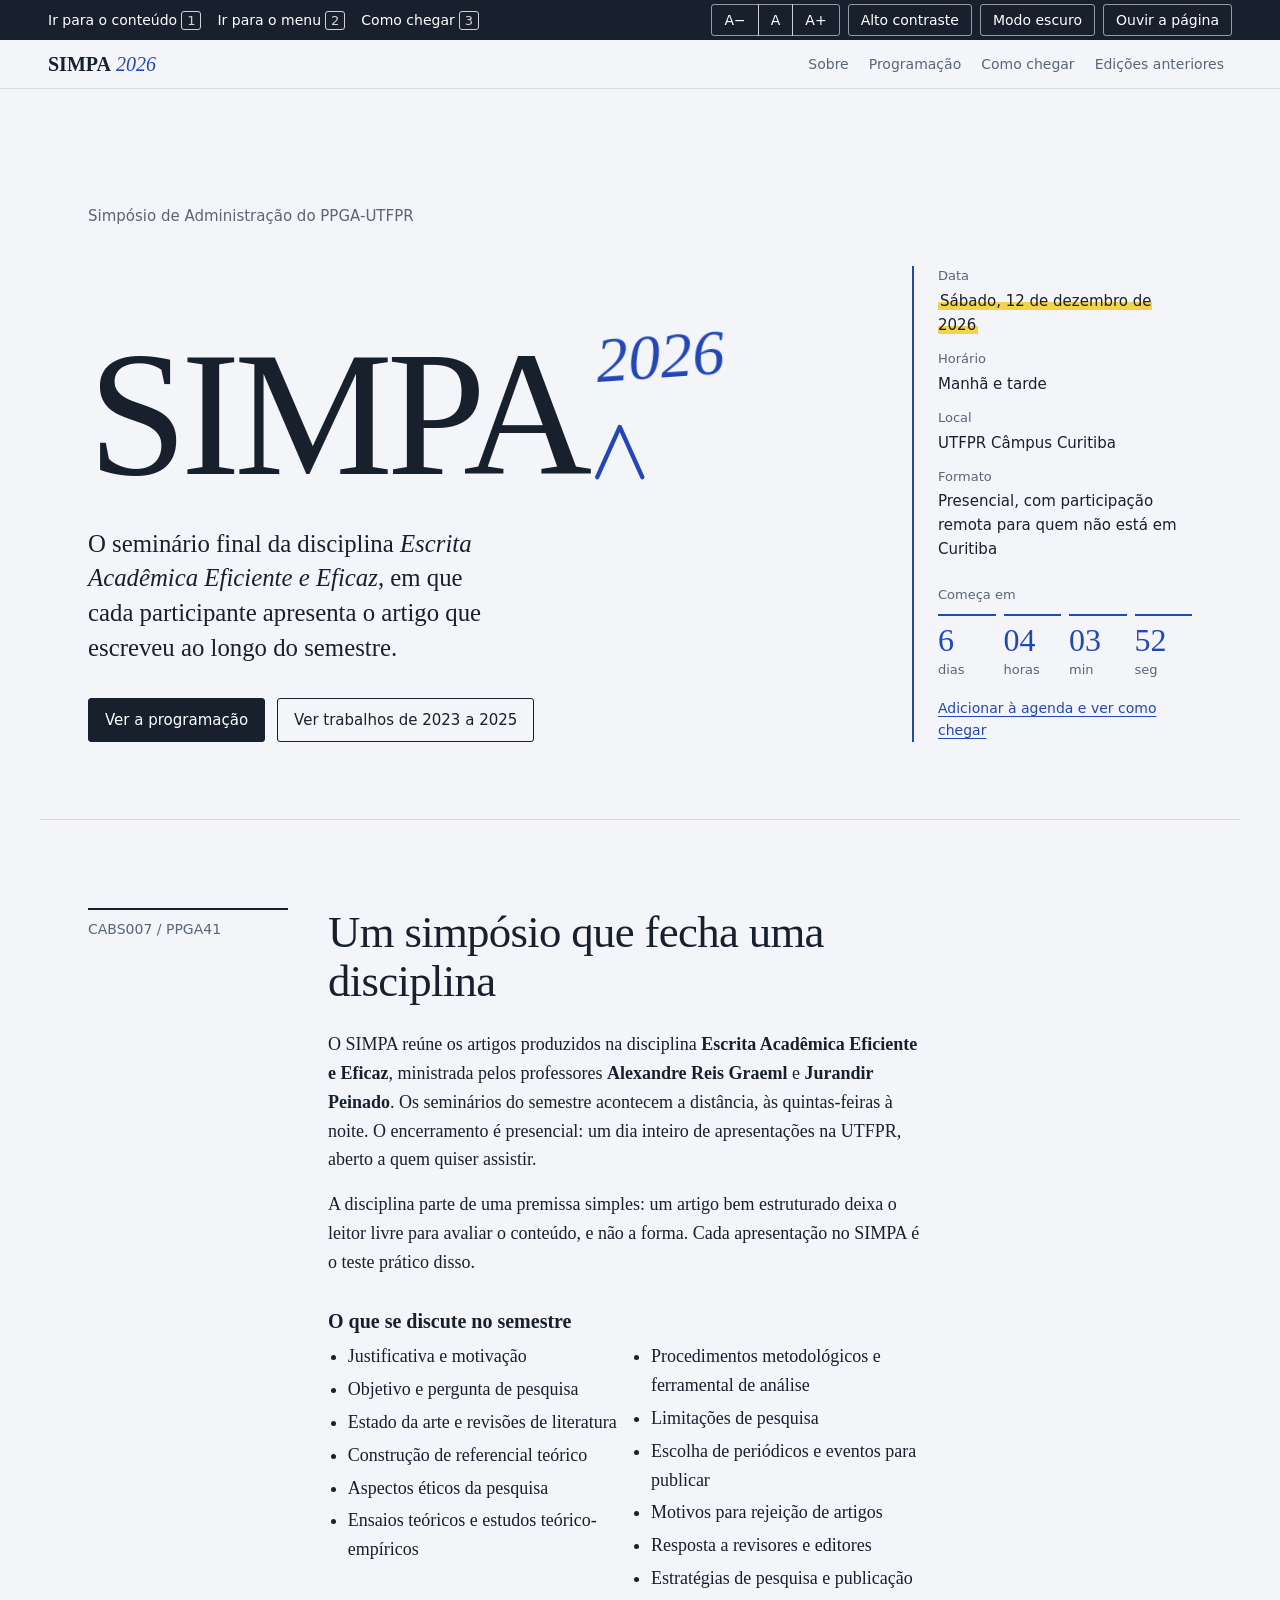
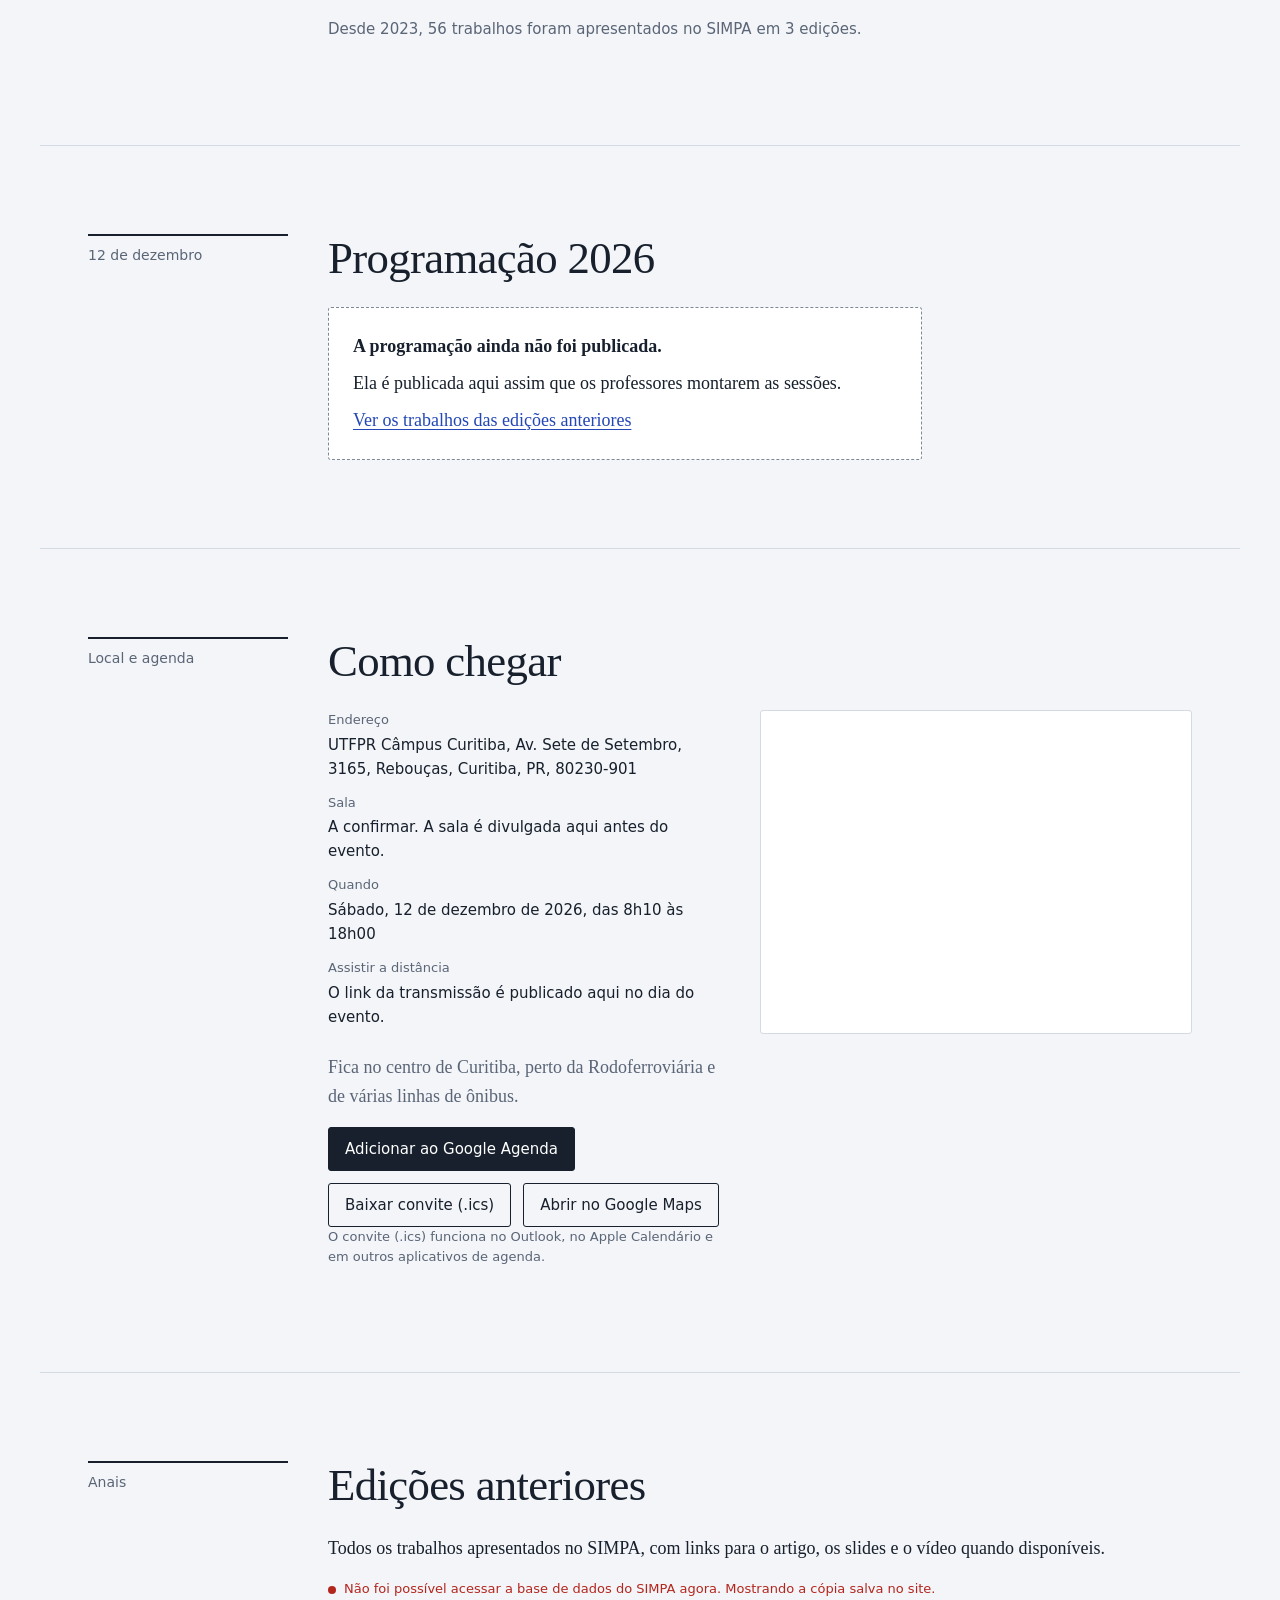
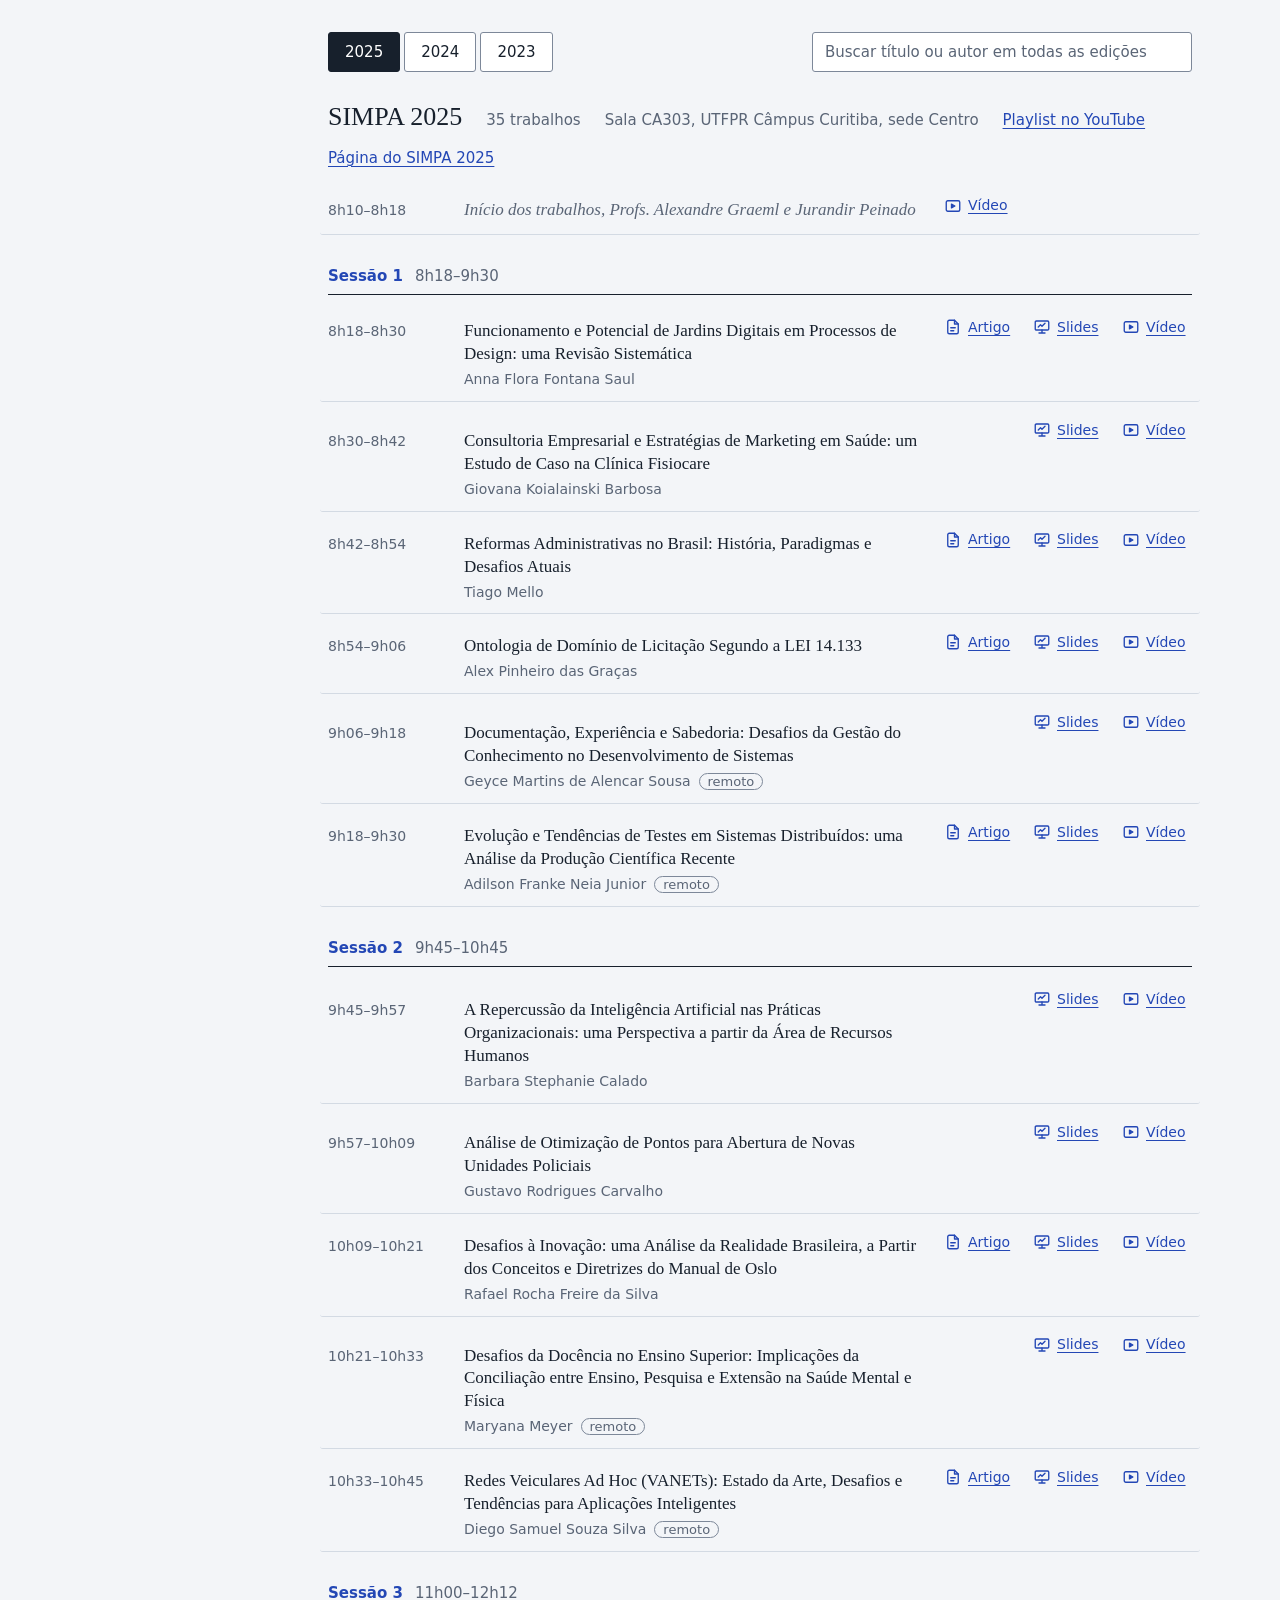
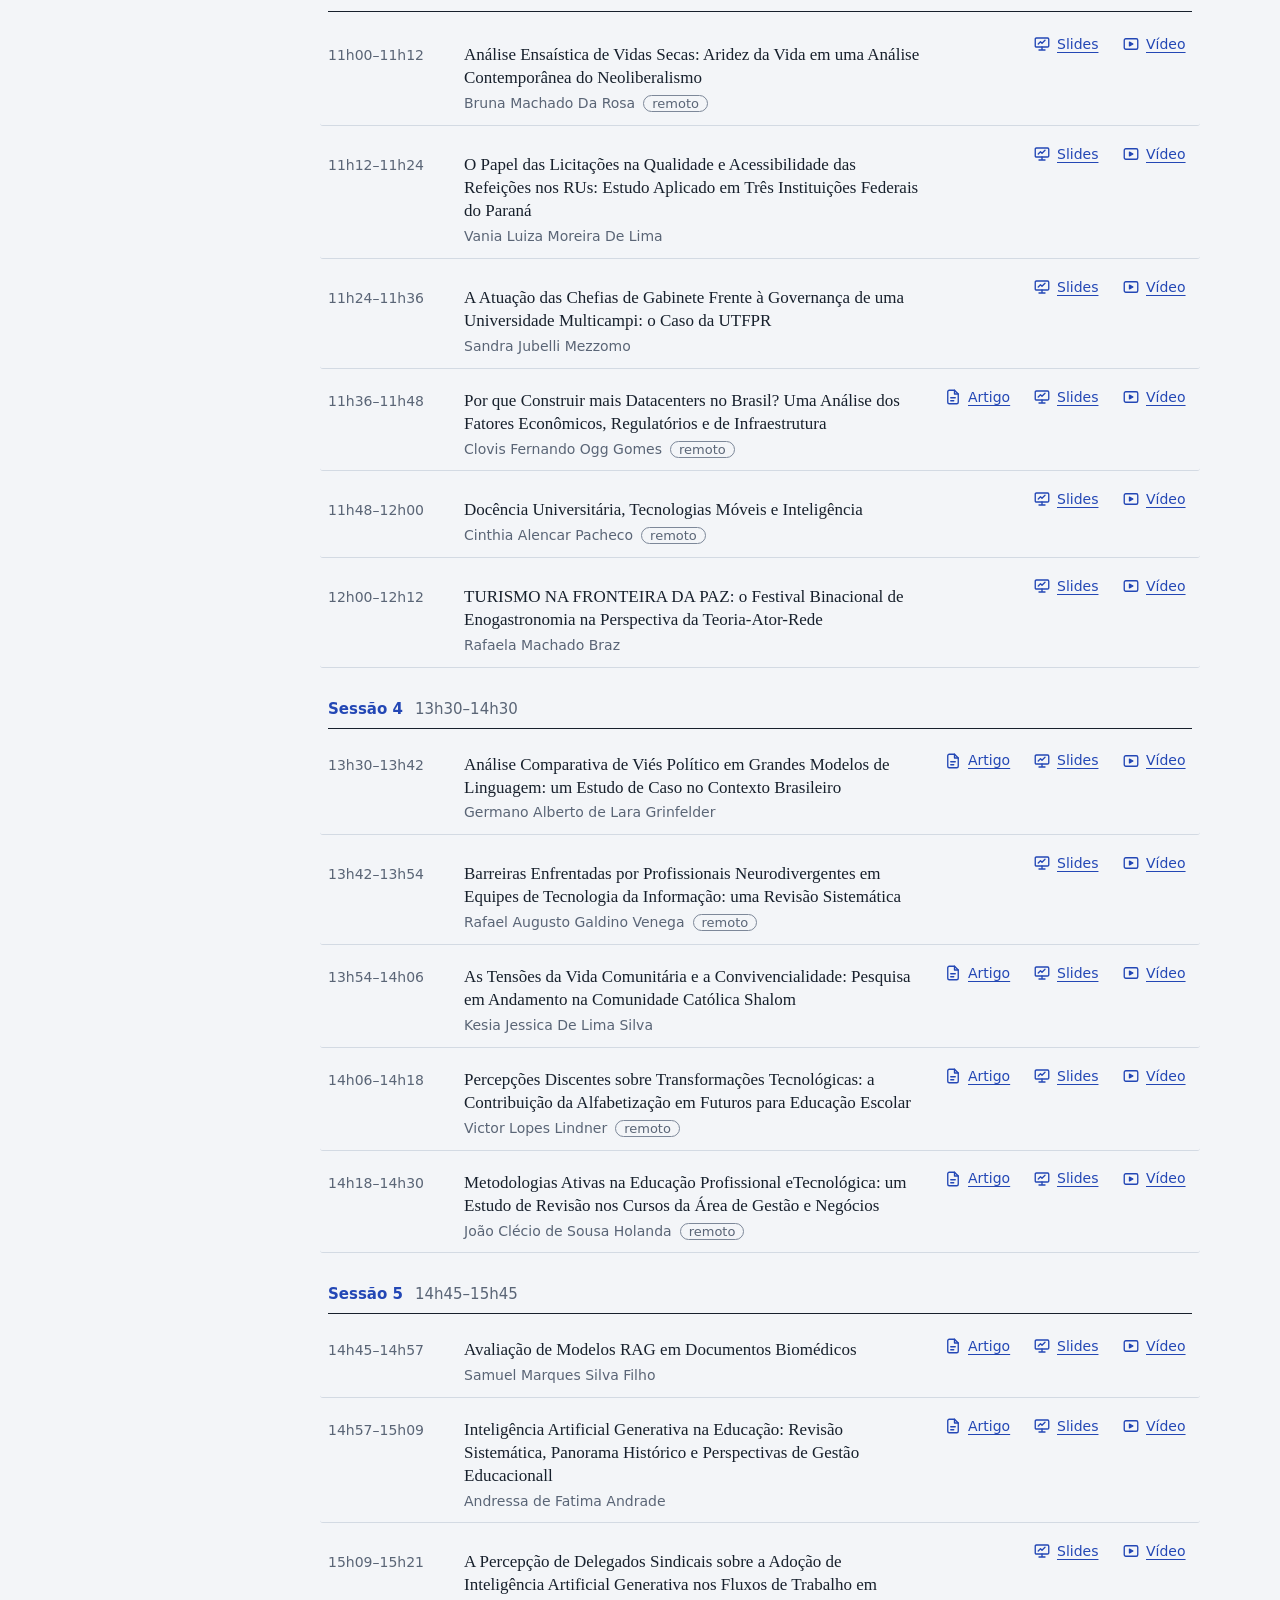
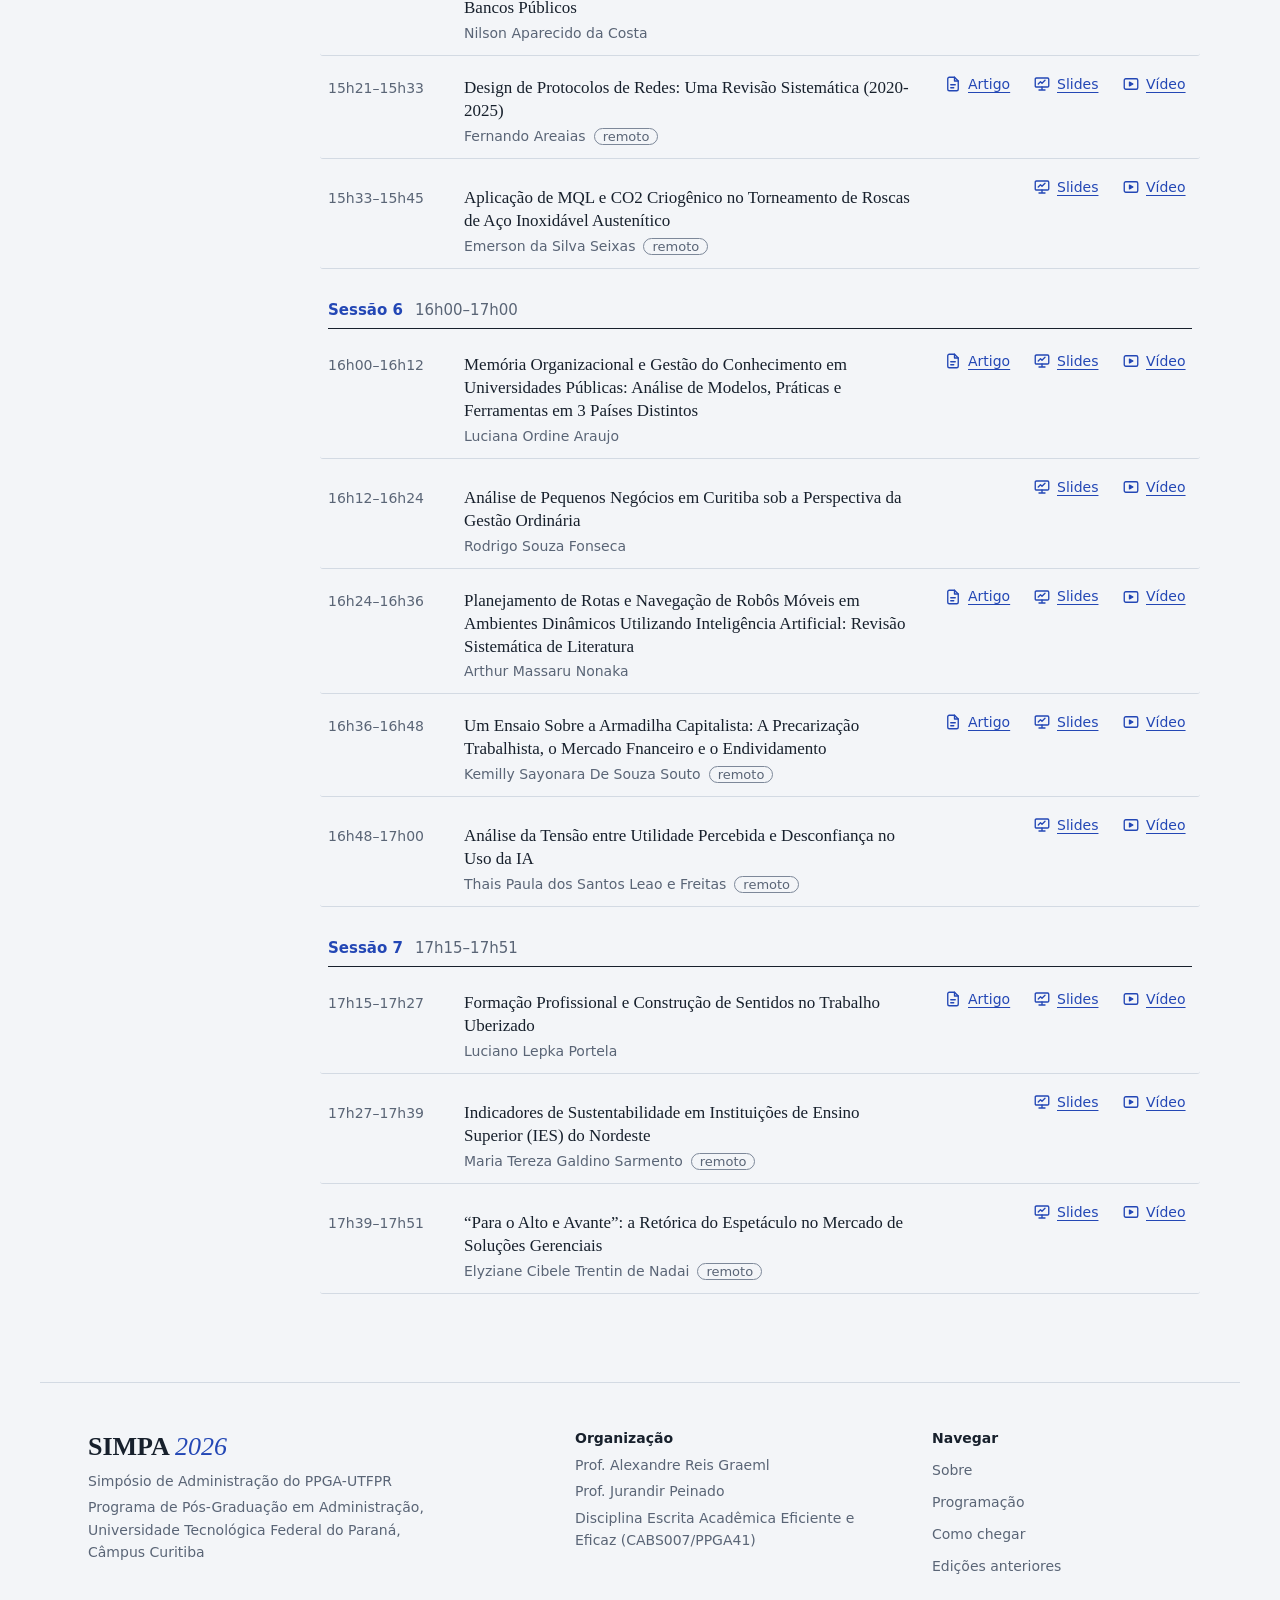
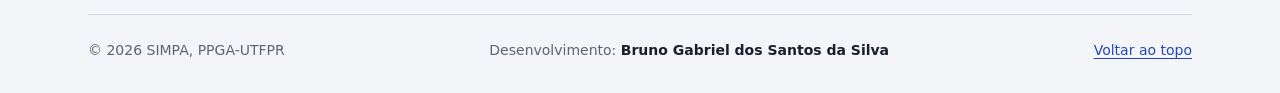
==== commit d9a9e038: "feat: add pages for SIMPA 2026, including index and configuration files - Created index.html for SIM" ====
--- a/index.html
+++ b/index.html
@@ -3,6 +3,10 @@
 <head>
   <meta charset="utf-8">
   <meta name="viewport" content="width=device-width, initial-scale=1">
+  <!-- Segurança: o GitHub Pages não permite cabeçalhos HTTP próprios, então a política vai aqui.
+       Só permite scripts do próprio site e do VLibras, dados só da planilha do Google. -->
+  <meta http-equiv="Content-Security-Policy" content="default-src 'self'; script-src 'self' https://vlibras.gov.br https://*.vlibras.gov.br https://cdn.jsdelivr.net/gh/spbgovbr-vlibras/ 'wasm-unsafe-eval' 'unsafe-eval' blob:; style-src 'self' 'unsafe-inline' https://fonts.googleapis.com https://vlibras.gov.br https://*.vlibras.gov.br https://cdn.jsdelivr.net/gh/spbgovbr-vlibras/; font-src 'self' data: https://fonts.gstatic.com https://vlibras.gov.br https://*.vlibras.gov.br https://cdn.jsdelivr.net/gh/spbgovbr-vlibras/; img-src 'self' data: blob: https:; media-src 'self' data: blob: https://vlibras.gov.br https://*.vlibras.gov.br https://cdn.jsdelivr.net/gh/spbgovbr-vlibras/; connect-src 'self' data: blob: https://docs.google.com https://*.googleusercontent.com https://vlibras.gov.br https://*.vlibras.gov.br https://cdn.jsdelivr.net/gh/spbgovbr-vlibras/; frame-src https://www.google.com https://maps.google.com https://vlibras.gov.br https://*.vlibras.gov.br; worker-src 'self' blob:; object-src 'none'; base-uri 'self'; form-action 'none'; upgrade-insecure-requests">
+  <meta name="referrer" content="strict-origin-when-cross-origin">
   <title>SIMPA 2026 · Simpósio de Administração do PPGA-UTFPR</title>
   <meta name="description" content="SIMPA 2026: seminário final da disciplina Escrita Acadêmica Eficiente e Eficaz do PPGA-UTFPR. 12 de dezembro de 2026, UTFPR Curitiba. Programação, como chegar e anais das edições anteriores.">
   <meta name="theme-color" content="#17202C">
@@ -15,12 +19,12 @@
   <meta property="og:locale" content="pt_BR">
   <meta property="og:site_name" content="SIMPA">
   <meta property="og:title" content="SIMPA 2026, Simpósio de Administração do PPGA-UTFPR">
-  <meta property="og:description" content="Sábado, 12 de dezembro de 2026, na UTFPR Curitiba, presencial e on-line. Programação, como chegar e os trabalhos das edições anteriores.">
+  <meta property="og:description" content="Sábado, 12 de dezembro de 2026, UTFPR Câmpus Curitiba, presencial e on-line. Programação, como chegar e os trabalhos das edições anteriores.">
   <meta property="og:url" content="SITE_URL">
   <meta property="og:image" content="SITE_URLog-image.png">
   <meta property="og:image:width" content="1200">
   <meta property="og:image:height" content="630">
-  <meta property="og:image:alt" content="SIMPA 2026, sábado, 12 de dezembro de 2026, UTFPR Câmpus Curitiba">
+  <meta property="og:image:alt" content="SIMPA 2026, Sábado, 12 de dezembro de 2026, UTFPR Câmpus Curitiba">
   <meta name="twitter:card" content="summary_large_image">
   <meta name="twitter:title" content="SIMPA 2026, Simpósio de Administração do PPGA-UTFPR">
   <meta name="twitter:description" content="12 de dezembro de 2026, UTFPR Curitiba. Programação, como chegar e anais.">
@@ -29,10 +33,10 @@
   <link rel="preconnect" href="https://fonts.googleapis.com">
   <link rel="preconnect" href="https://fonts.gstatic.com" crossorigin>
   <link href="https://fonts.googleapis.com/css2?family=Newsreader:ital,opsz,wght@0,6..72,400;0,6..72,500;0,6..72,600;1,6..72,400;1,6..72,500&family=Public+Sans:wght@400;500;600&display=swap" rel="stylesheet">
-  <link rel="stylesheet" href="css/styles.css?v=2026.11.16f">
-  <link rel="stylesheet" href="css/a11y.css?v=2026.11.16f">
+  <link rel="stylesheet" href="css/styles.css?v=2026.11.17n">
+  <link rel="stylesheet" href="css/a11y.css?v=2026.11.17n">
   <!-- Aplica tema, contraste e tamanho do texto antes de desenhar a página -->
-  <script>try{var p=JSON.parse(localStorage.getItem("simpa-a11y")||"{}"),d=document.documentElement;if(p.theme)d.dataset.theme=p.theme;if(p.contrast)d.dataset.contrast="high";if(p.zoom)d.style.setProperty("--zoom",p.zoom);}catch(e){}</script>
+  <script src="js/preferencias.js?v=2026.11.17n"></script>
 </head>
 <body>
   <a class="skip" href="#conteudo">Pular para o conteúdo</a>
@@ -58,7 +62,7 @@
   <p class="sr-only" id="a11y-status" aria-live="polite"></p>
 
   <header class="topbar" id="topo-menu">
-    <a class="brand" href="#inicio">SIMPA <span>2026</span></a>
+    <a class="brand" href="#inicio">SIMPA <span data-cfg="ano">2026</span></a>
     <nav aria-label="Seções">
       <a href="#sobre">Sobre</a>
       <a href="#programacao">Programação</a>
@@ -71,18 +75,18 @@
     <!-- Hero: o título como prova de revisão -->
     <section class="hero" id="inicio" aria-labelledby="hero-title">
       <div class="hero-text">
-        <p class="kicker">Simpósio de Administração do PPGA-UTFPR</p>
+        <p class="kicker" data-cfg="nomeEvento">Simpósio de Administração do PPGA-UTFPR</p>
         <h1 id="hero-title" class="proof">
           <span class="word">SIMPA</span>
           <span class="insert">
             <svg class="caret" viewBox="0 0 60 70" aria-hidden="true"><path d="M4 66 L30 8 L56 66" /></svg>
-            <span class="ins-text">2026</span>
+            <span class="ins-text" data-cfg="ano">2026</span>
           </span>
         </h1>
-        <p class="lede">O seminário final da disciplina <em>Escrita Acadêmica Eficiente e Eficaz</em>, em que cada participante apresenta o artigo que escreveu ao longo do semestre.</p>
+        <p class="lede" data-cfg="resumo">O seminário final da disciplina <em>Escrita Acadêmica Eficiente e Eficaz</em>, em que cada participante apresenta o artigo que escreveu ao longo do semestre.</p>
         <div class="hero-actions">
-          <a class="btn primary" href="#programacao">Ver a programação</a>
-          <a class="btn" href="#anais">Ver trabalhos de 2023 a 2025</a>
+          <a class="btn primary" href="#programacao" data-cfg="botao1">Ver a programação</a>
+          <a class="btn" href="#anais" data-cfg="botao2">Ver trabalhos de 2023 a 2025</a>
         </div>
       </div>
       <aside class="hero-margin" aria-label="Dados do evento">
@@ -108,12 +112,15 @@
 
     <!-- Sobre -->
     <section class="block" id="sobre" aria-labelledby="sobre-title">
-      <div class="margin-note"><p>CABS007 / PPGA41</p></div>
+      <div class="margin-note"><p data-cfg="destaqueSobre">CABS007 / PPGA41</p></div>
       <div class="body">
-        <h2 id="sobre-title">Um simpósio que fecha uma disciplina</h2>
+        <h2 id="sobre-title" data-cfg="tituloSobre">Um simpósio que fecha uma disciplina</h2>
+        <div id="sobre-texto">
         <p>O SIMPA reúne os artigos produzidos na disciplina <strong>Escrita Acadêmica Eficiente e Eficaz</strong>, ministrada pelos professores <strong>Alexandre Reis Graeml</strong> e <strong>Jurandir Peinado</strong>. Os seminários do semestre acontecem a distância, às quintas-feiras à noite. O encerramento é presencial: um dia inteiro de apresentações na UTFPR, aberto a quem quiser assistir.</p>
         <p>A disciplina parte de uma premissa simples: um artigo bem estruturado deixa o leitor livre para avaliar o conteúdo, e não a forma. Cada apresentação no SIMPA é o teste prático disso.</p>
-
+        </div>
+
+        <div id="sobre-topicos">
         <h3>O que se discute no semestre</h3>
         <ul class="topics">
           <li>Justificativa e motivação</li>
@@ -129,13 +136,14 @@
           <li>Resposta a revisores e editores</li>
           <li>Estratégias de pesquisa e publicação</li>
         </ul>
+        </div>
         <p class="stat" id="stat-historico"></p>
       </div>
     </section>
 
     <!-- Programação 2026 -->
     <section class="block" id="programacao" aria-labelledby="prog-title">
-      <div class="margin-note"><p>12 de dezembro</p></div>
+      <div class="margin-note"><p data-cfg="destaqueProgramacao">12 de dezembro</p></div>
       <div class="body">
         <h2 id="prog-title">Programação 2026</h2>
         <div id="prog-2026"></div>
@@ -144,9 +152,9 @@
 
     <!-- Como chegar -->
     <section class="block" id="local" aria-labelledby="local-title">
-      <div class="margin-note"><p>Local e agenda</p></div>
+      <div class="margin-note"><p data-cfg="destaqueLocal">Local e agenda</p></div>
       <div class="body wide">
-        <h2 id="local-title">Como chegar</h2>
+        <h2 id="local-title" data-cfg="tituloLocal">Como chegar</h2>
         <div class="place">
           <div class="place-info">
             <dl class="facts place-facts">
@@ -172,10 +180,10 @@
 
     <!-- Anais / histórico -->
     <section class="block" id="anais" aria-labelledby="anais-title">
-      <div class="margin-note"><p>Anais</p></div>
+      <div class="margin-note"><p data-cfg="destaqueAnais">Anais</p></div>
       <div class="body wide">
-        <h2 id="anais-title">Edições anteriores</h2>
-        <p>Todos os trabalhos apresentados no SIMPA, com links para o artigo, os slides e o vídeo quando disponíveis.</p>
+        <h2 id="anais-title" data-cfg="tituloAnais">Edições anteriores</h2>
+        <p data-cfg="textoAnais">Todos os trabalhos apresentados no SIMPA, com links para o artigo, os slides e o vídeo quando disponíveis.</p>
         <p class="fonte-dados" id="fonte-dados" aria-live="polite"></p>
 
         <div class="anais-tools">
@@ -196,15 +204,17 @@
   <footer class="footer">
     <div class="footer-main">
       <div class="footer-id">
-        <p class="footer-brand">SIMPA <span>2026</span></p>
-        <p>Simpósio de Administração do PPGA-UTFPR</p>
+        <p class="footer-brand">SIMPA <span data-cfg="ano">2026</span></p>
+        <p data-cfg="nomeEvento">Simpósio de Administração do PPGA-UTFPR</p>
         <p>Programa de Pós-Graduação em Administração, Universidade Tecnológica Federal do Paraná, Câmpus Curitiba</p>
       </div>
       <div>
         <h2 class="footer-h">Organização</h2>
-        <p>Prof. Alexandre Reis Graeml</p>
-        <p>Prof. Jurandir Peinado</p>
-        <p>Disciplina Escrita Acadêmica Eficiente e Eficaz (CABS007/PPGA41)</p>
+        <div id="footer-org">
+          <p>Prof. Alexandre Reis Graeml</p>
+          <p>Prof. Jurandir Peinado</p>
+          <p>Disciplina Escrita Acadêmica Eficiente e Eficaz (CABS007/PPGA41)</p>
+        </div>
       </div>
       <nav aria-label="Rodapé">
         <h2 class="footer-h">Navegar</h2>
@@ -231,15 +241,16 @@
     <div vw-plugin-wrapper><div class="vw-plugin-top-wrapper"></div></div>
   </div>
   <script src="https://vlibras.gov.br/app/vlibras-plugin.js"></script>
-  <script>try { new window.VLibras.Widget("https://vlibras.gov.br/app"); } catch (e) { /* sem conexão com o VLibras */ }</script>
+  <script src="js/vlibras.js?v=2026.11.17n"></script>
 
   <!-- Conteúdo: lido da planilha do Google a cada visita (js/planilha.js).
        historico.js e simpa-2026.js são só a cópia de segurança e os dados padrão do evento. -->
-  <script src="data/config.js?v=2026.11.16f"></script>
-  <script src="data/historico.js?v=2026.11.16f"></script>
-  <script src="data/simpa-2026.js?v=2026.11.16f"></script>
-  <script src="js/planilha.js?v=2026.11.16f"></script>
-  <script src="js/a11y.js?v=2026.11.16f"></script>
-  <script src="js/app.js?v=2026.11.16f"></script>
+  <script src="data/config.js?v=2026.11.17n"></script>
+  <script src="data/paginas.js?v=2026.11.17n"></script>
+  <script src="data/historico.js?v=2026.11.17n"></script>
+  <script src="data/simpa-2026.js?v=2026.11.17n"></script>
+  <script src="js/planilha.js?v=2026.11.17n"></script>
+  <script src="js/a11y.js?v=2026.11.17n"></script>
+  <script src="js/app.js?v=2026.11.17n"></script>
 </body>
 </html>
--- a/css/styles.css
+++ b/css/styles.css
@@ -323,6 +323,18 @@
   .links:has(.mat) { display: flex; gap: var(--s1) var(--s4); }
   .links .slot { display: none; }
 }
+/* Sessões com faixa de horário, salas lado a lado e horários a definir */
+.session h3 .faixa { font-weight: 400; color: var(--slate); margin-left: var(--s3); font-variant-numeric: tabular-nums; }
+.rooms { display: grid; grid-template-columns: repeat(auto-fit, minmax(260px, 1fr)); gap: var(--s2) var(--s6); }
+.toc li.vago-sessao, .rooms .toc li.vago-sessao { grid-template-columns: 1fr; }
+.room h4 { font-family: var(--sans); font-size: var(--fs-sm); font-weight: 600; color: var(--ink); margin: var(--s3) 0 0; }
+.rooms .toc li { grid-template-columns: 96px minmax(0, 1fr); }
+.rooms .toc li .links { grid-column: 2; }
+.toc li.vago .title { font-family: var(--sans); font-size: var(--fs-sm); color: var(--slate); font-style: italic; }
+.toc li.vago:hover { background: transparent; }
+.prog-aviso { font-family: var(--sans); font-size: var(--fs-sm); color: var(--slate); margin: var(--s2) 0 0 !important; }
+@media (max-width: 720px) { .rooms .toc li { grid-template-columns: 1fr; } .rooms .toc li .links { grid-column: auto; } }
+
 .search-count { font-family: var(--sans); font-size: var(--fs-md); color: var(--slate); }
 .hl { background: var(--hl-bg); color: inherit; padding: 0 1px; border-radius: 2px; }
 
@@ -379,6 +391,11 @@
 .to-top:hover { background: var(--pencil); }
 .to-top[hidden] { display: none; }
 
+/* Faixa da página de um ano (/2026/) */
+.faixa-ano { display: flex; flex-wrap: wrap; gap: var(--s1) var(--s4); justify-content: center; align-items: center; padding: var(--s2) var(--gutter); background: var(--pencil-soft); color: var(--ink); font-family: var(--sans); font-size: var(--fs-sm); }
+.faixa-ano a { font-weight: 600; min-height: var(--target); display: inline-flex; align-items: center; }
+[hidden] { display: none !important; }
+
 /* Origem dos dados (planilha) */
 .fonte-dados { font-family: var(--sans); font-size: var(--fs-xs); color: var(--slate); margin: 0 0 var(--s2) !important; display: flex; align-items: center; gap: var(--s2); }
 .fonte-dados::before { content: ""; width: 8px; height: 8px; border-radius: 50%; background: var(--ok); flex: none; }
